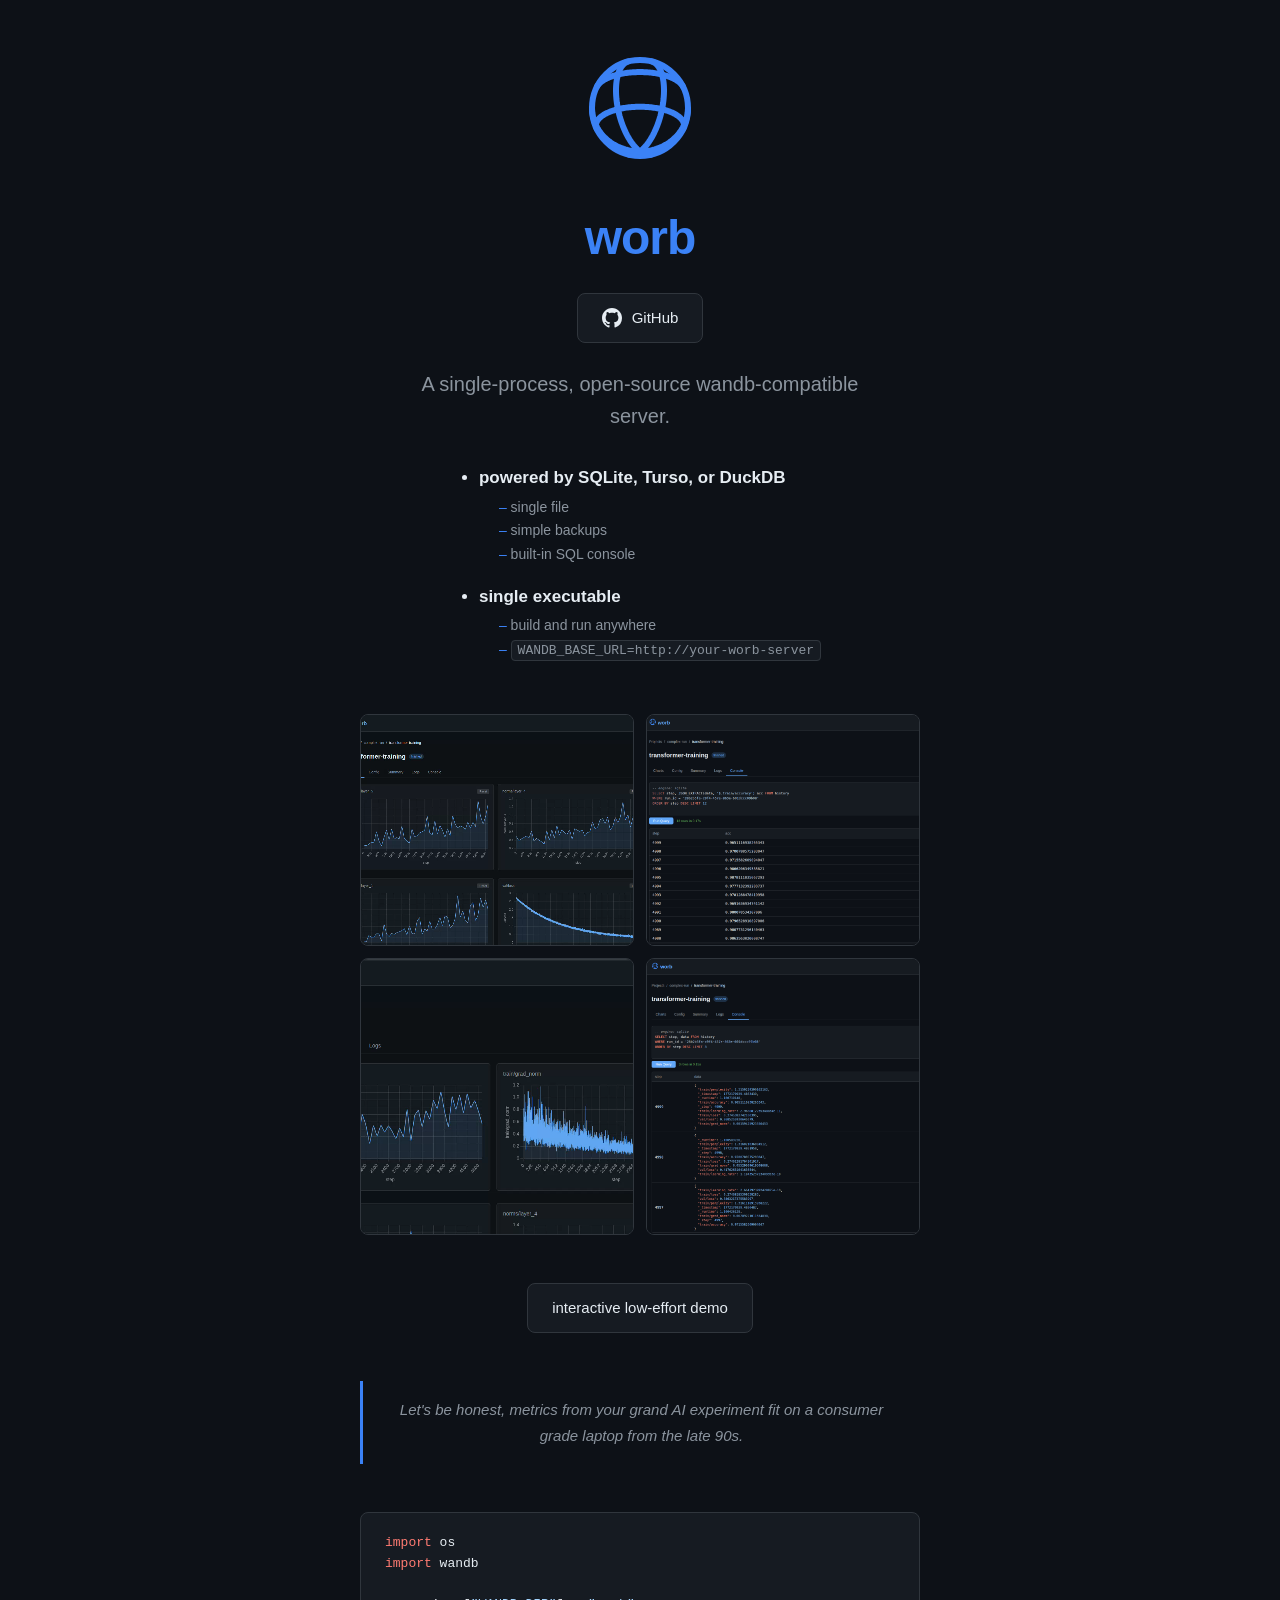
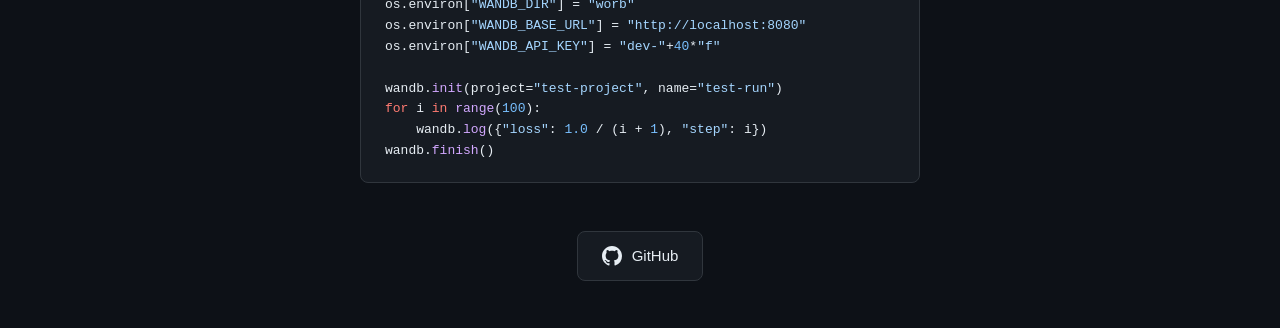
==== index.html @ 4acbc43e "banner" ====
<!DOCTYPE html>
<html lang="en">
<head>
    <meta charset="UTF-8">
    <meta name="viewport" content="width=device-width, initial-scale=1.0">
    <title>worb</title>
    <meta name="description" content="worb">
    <meta property="og:title" content="worb">
    <meta property="og:description" content="worb">
    <meta property="og:image" content="https://worb.cloud/img/banner.png">
    <meta property="og:url" content="https://worb.cloud">
    <meta property="og:type" content="website">
    <meta name="twitter:card" content="summary_large_image">
    <meta name="twitter:title" content="worb">
    <meta name="twitter:description" content="worb">
    <meta name="twitter:image" content="https://worb.cloud/img/banner.png">
    <link rel="icon" type="image/svg+xml" href="worb.svg">
    <style>
        :root {
            --bg: #0d1117;
            --surface: #161b22;
            --border: #30363d;
            --text: #e6edf3;
            --text-secondary: #8b949e;
            --accent: #3B82F6;
        }

        * { margin: 0; padding: 0; box-sizing: border-box; }

        body {
            font-family: -apple-system, BlinkMacSystemFont, 'Segoe UI', Helvetica, Arial, sans-serif;
            background: var(--bg);
            color: var(--text);
            line-height: 1.6;
            min-height: 100vh;
            display: flex;
            flex-direction: column;
            align-items: center;
            justify-content: center;
            padding: 48px 24px;
        }

        .logo {
            width: 120px;
            height: 120px;
            margin-bottom: 32px;
        }

        h1 {
            font-size: 48px;
            font-weight: 700;
            letter-spacing: -1px;
            margin-bottom: 16px;
        }

        h1 span { color: var(--accent); }

        .tagline {
            font-size: 20px;
            color: var(--text-secondary);
            max-width: 480px;
            text-align: center;
            margin-bottom: 32px;
        }

        .features {
            max-width: 480px;
            margin-bottom: 48px;
            text-align: left;
        }

        .features > li {
            font-size: 17px;
            color: var(--text);
            font-weight: 600;
            margin-bottom: 4px;
            list-style: disc;
            margin-left: 20px;
        }

        .features > li:not(:first-child) {
            margin-top: 16px;
        }

        .features ul {
            margin: 4px 0 0 20px;
            list-style: none;
        }

        .features ul li {
            font-size: 14px;
            color: var(--text-secondary);
            font-weight: 400;
            line-height: 1.7;
        }

        .features ul li::before {
            content: "– ";
            color: var(--accent);
        }

        .features code {
            font-family: 'SF Mono', 'Fira Code', 'Cascadia Code', monospace;
            font-size: 13px;
            background: var(--surface);
            border: 1px solid var(--border);
            border-radius: 4px;
            padding: 2px 6px;
        }

        blockquote {
            max-width: 560px;
            text-align: center;
            font-style: italic;
            color: var(--text-secondary);
            border-left: 3px solid var(--accent);
            padding: 16px 24px;
            margin-bottom: 48px;
            font-size: 15px;
            line-height: 1.7;
        }

        .code-block {
            background: var(--surface);
            border: 1px solid var(--border);
            border-radius: 8px;
            padding: 20px 24px;
            margin-bottom: 48px;
            max-width: 560px;
            width: 100%;
            overflow-x: auto;
        }

        .code-block pre {
            font-family: 'SF Mono', 'Fira Code', 'Cascadia Code', monospace;
            font-size: 13px;
            line-height: 1.6;
            color: var(--text);
            white-space: pre;
            margin: 0;
        }

        .code-block .kw { color: #ff7b72; }
        .code-block .fn { color: #d2a8ff; }
        .code-block .str { color: #a5d6ff; }
        .code-block .num { color: #79c0ff; }
        .code-block .cm { color: var(--text-secondary); }

        .github-link {
            display: inline-flex;
            align-items: center;
            gap: 10px;
            background: var(--surface);
            border: 1px solid var(--border);
            border-radius: 8px;
            padding: 12px 24px;
            color: var(--text);
            text-decoration: none;
            font-size: 15px;
            font-weight: 500;
            transition: border-color 0.15s;
        }

        .github-link:hover {
            border-color: var(--accent);
            text-decoration: none;
        }

        .github-link svg {
            width: 20px;
            height: 20px;
            fill: var(--text);
        }

        .gallery {
            display: grid;
            grid-template-columns: 1fr 1fr;
            gap: 12px;
            max-width: 560px;
            width: 100%;
            margin-bottom: 48px;
        }

        .gallery a {
            display: block;
            border: 1px solid var(--border);
            border-radius: 8px;
            overflow: hidden;
            transition: border-color 0.15s;
        }

        .gallery a:hover {
            border-color: var(--accent);
        }

        .gallery img, .gallery video {
            width: 100%;
            height: 100%;
            object-fit: cover;
            display: block;
        }

        .lightbox {
            display: none;
            position: fixed;
            inset: 0;
            background: rgba(0,0,0,0.85);
            z-index: 100;
            align-items: center;
            justify-content: center;
            cursor: pointer;
        }

        .lightbox.active {
            display: flex;
        }

        .lightbox img, .lightbox video {
            max-width: 90vw;
            max-height: 90vh;
            border-radius: 8px;
        }
    </style>
</head>
<body>
    <svg class="logo" xmlns="http://www.w3.org/2000/svg" viewBox="0 0 100 100">
        <circle cx="50" cy="50" r="40" fill="none" stroke="#3B82F6" stroke-width="5.0"/>
        <path d="M14.20 32.16 L14.47 31.69 L14.77 31.22 L15.11 30.75 L15.49 30.29 L15.89 29.84 L16.33 29.39 L16.81 28.94 L17.32 28.51 L17.85 28.08 L18.43 27.65 L19.03 27.24 L19.66 26.83 L20.32 26.43 L21.02 26.04 L21.74 25.66 L22.48 25.29 L23.26 24.93 L24.06 24.58 L24.89 24.24 L25.74 23.92 L26.62 23.60 L27.52 23.29 L28.44 23.00 L29.38 22.72 L30.34 22.46 L31.33 22.20 L32.33 21.96 L33.35 21.73 L34.38 21.52 L35.43 21.32 L36.50 21.13 L37.57 20.96 L38.66 20.80 L39.77 20.66 L40.88 20.53 L42.00 20.42 L43.13 20.32 L44.26 20.23 L45.40 20.16 L46.55 20.11 L47.70 20.07 L48.85 20.05 L50.00 20.04 L51.15 20.05 L52.30 20.07 L53.45 20.11 L54.60 20.16 L55.74 20.23 L56.87 20.32 L58.00 20.42 L59.12 20.53 L60.23 20.66 L61.34 20.80 L62.43 20.96 L63.50 21.13 L64.57 21.32 L65.62 21.52 L66.65 21.73 L67.67 21.96 L68.67 22.20 L69.66 22.46 L70.62 22.72 L71.56 23.00 L72.48 23.29 L73.38 23.60 L74.26 23.92 L75.11 24.24 L75.94 24.58 L76.74 24.93 L77.52 25.29 L78.26 25.66 L78.98 26.04 L79.68 26.43 L80.34 26.83 L80.97 27.24 L81.57 27.65 L82.15 28.08 L82.68 28.51 L83.19 28.94 L83.67 29.39 L84.11 29.84 L84.51 30.29 L84.89 30.75 L85.23 31.22 L85.53 31.69 L85.80 32.16" fill="none" stroke="#3B82F6" stroke-width="5.0" stroke-linecap="round"/>
        <path d="M13.97 67.36 L13.77 66.88 L13.61 66.40 L13.48 65.91 L13.39 65.43 L13.34 64.94 L13.32 64.46 L13.34 63.97 L13.39 63.48 L13.48 63.00 L13.61 62.51 L13.77 62.03 L13.97 61.55 L14.20 61.07 L14.47 60.60 L14.77 60.13 L15.11 59.66 L15.49 59.20 L15.89 58.75 L16.33 58.30 L16.81 57.85 L17.32 57.42 L17.85 56.99 L18.43 56.56 L19.03 56.15 L19.66 55.74 L20.32 55.34 L21.02 54.95 L21.74 54.57 L22.48 54.20 L23.26 53.84 L24.06 53.49 L24.89 53.15 L25.74 52.83 L26.62 52.51 L27.52 52.21 L28.44 51.91 L29.38 51.63 L30.34 51.37 L31.33 51.11 L32.33 50.87 L33.35 50.64 L34.38 50.43 L35.43 50.23 L36.50 50.04 L37.57 49.87 L38.66 49.71 L39.77 49.57 L40.88 49.44 L42.00 49.33 L43.13 49.23 L44.26 49.14 L45.40 49.08 L46.55 49.02 L47.70 48.98 L48.85 48.96 L50.00 48.95 L51.15 48.96 L52.30 48.98 L53.45 49.02 L54.60 49.08 L55.74 49.14 L56.87 49.23 L58.00 49.33 L59.12 49.44 L60.23 49.57 L61.34 49.71 L62.43 49.87 L63.50 50.04 L64.57 50.23 L65.62 50.43 L66.65 50.64 L67.67 50.87 L68.67 51.11 L69.66 51.37 L70.62 51.63 L71.56 51.91 L72.48 52.21 L73.38 52.51 L74.26 52.83 L75.11 53.15 L75.94 53.49 L76.74 53.84 L77.52 54.20 L78.26 54.57 L78.98 54.95 L79.68 55.34 L80.34 55.74 L80.97 56.15 L81.57 56.56 L82.15 56.99 L82.68 57.42 L83.19 57.85 L83.67 58.30 L84.11 58.75 L84.51 59.20 L84.89 59.66 L85.23 60.13 L85.53 60.60 L85.80 61.07 L86.03 61.55 L86.23 62.03 L86.39 62.51 L86.52 63.00 L86.61 63.48 L86.66 63.97 L86.68 64.46 L86.66 64.94 L86.61 65.43 L86.52 65.91 L86.39 66.40 L86.23 66.88 L86.03 67.36" fill="none" stroke="#3B82F6" stroke-width="5.0" stroke-linecap="round"/>
        <path d="M59.64 11.18 L60.18 11.34 L60.72 11.55 L61.24 11.79 L61.76 12.07 L62.26 12.38 L62.75 12.74 L63.23 13.13 L63.69 13.55 L64.14 14.01 L64.58 14.51 L65.00 15.04 L65.41 15.61 L65.80 16.21 L66.18 16.85 L66.54 17.51 L66.89 18.21 L67.21 18.94 L67.53 19.71 L67.82 20.50 L68.10 21.32 L68.36 22.17 L68.60 23.04 L68.82 23.95 L69.02 24.87 L69.21 25.83 L69.37 26.80 L69.52 27.80 L69.65 28.83 L69.75 29.87 L69.84 30.93 L69.91 32.01 L69.96 33.11 L69.99 34.23 L70.00 35.36 L69.99 36.51 L69.96 37.67 L69.91 38.84 L69.84 40.02 L69.75 41.21 L69.65 42.41 L69.52 43.62 L69.37 44.84 L69.21 46.06 L69.02 47.28 L68.82 48.51 L68.60 49.73 L68.36 50.96 L68.10 52.19 L67.82 53.41 L67.53 54.64 L67.21 55.85 L66.89 57.06 L66.54 58.27 L66.18 59.46 L65.80 60.65 L65.41 61.83 L65.00 62.99 L64.58 64.14 L64.14 65.28 L63.69 66.41 L63.23 67.51 L62.75 68.60 L62.26 69.67 L61.76 70.72 L61.24 71.75 L60.72 72.76 L60.18 73.75 L59.64 74.72 L59.08 75.65 L58.52 76.57 L57.94 77.46 L57.36 78.32 L56.77 79.15 L56.18 79.95 L55.58 80.73 L54.97 81.47 L54.36 82.19 L53.75 82.87 L53.13 83.52 L52.51 84.13 L51.88 84.71 L51.26 85.26 L50.63 85.77 L50.00 86.25 L49.37 86.69 L48.74 87.10 L48.12 87.47 L47.49 87.80 L46.87 88.10 L46.25 88.35 L45.64 88.57 L45.03 88.75 L44.42 88.90 L43.82 89.00 L43.23 89.07 L42.64 89.10 L42.06 89.08 L41.48 89.04 L40.92 88.95" fill="none" stroke="#3B82F6" stroke-width="5.0" stroke-linecap="round"/>
        <path d="M89.98 51.14 L89.92 52.28 L89.82 53.41 L89.68 54.54 L89.51 55.67 L89.29 56.79 L89.04 57.91 L88.74 59.02 L88.41 60.11 L88.04 61.20 L87.64 62.28 L87.19 63.35 L86.71 64.40 L86.19 65.44 L85.64 66.46 L85.05 67.46 L84.43 68.45 L83.77 69.42 L83.08 70.38 L82.36 71.31 L81.61 72.22 L80.82 73.11 L80.00 73.97 L79.16 74.82 L78.28 75.63 L77.38 76.43 L76.45 77.19 L75.50 77.93 L74.52 78.64 L73.51 79.33 L72.48 79.98 L71.43 80.61 L70.36 81.20 L69.27 81.77 L68.16 82.30 L67.03 82.80 L65.89 83.27 L64.72 83.71 L63.55 84.11 L62.36 84.48 L61.16 84.81 L59.95 85.11 L58.73 85.38 L57.50 85.61 L56.26 85.81 L55.01 85.97 L53.76 86.09 L52.51 86.18 L51.26 86.23 L50.00 86.25 L48.74 86.23 L47.49 86.18 L46.24 86.09 L44.99 85.97 L43.74 85.81 L42.50 85.61 L41.27 85.38 L40.05 85.11 L38.84 84.81 L37.64 84.48 L36.45 84.11 L35.28 83.71 L34.11 83.27 L32.97 82.80 L31.84 82.30 L30.73 81.77 L29.64 81.20 L28.57 80.61 L27.52 79.98 L26.49 79.33 L25.48 78.64 L24.50 77.93 L23.55 77.19 L22.62 76.43 L21.72 75.63 L20.84 74.82 L20.00 73.97 L19.18 73.11 L18.39 72.22 L17.64 71.31 L16.92 70.38 L16.23 69.42 L15.57 68.45 L14.95 67.46 L14.36 66.46 L13.81 65.44 L13.29 64.40 L12.81 63.35 L12.36 62.28 L11.96 61.20 L11.59 60.11 L11.26 59.02 L10.96 57.91 L10.71 56.79 L10.49 55.67 L10.32 54.54 L10.18 53.41 L10.08 52.28 L10.02 51.14 L10.00 50.00" fill="none" stroke="#3B82F6" stroke-width="5.0" stroke-linecap="round"/>
        <path d="M59.08 88.95 L58.52 89.04 L57.94 89.08 L57.36 89.10 L56.77 89.07 L56.18 89.00 L55.58 88.90 L54.97 88.75 L54.36 88.57 L53.75 88.35 L53.13 88.10 L52.51 87.80 L51.88 87.47 L51.26 87.10 L50.63 86.69 L50.00 86.25 L49.37 85.77 L48.74 85.26 L48.12 84.71 L47.49 84.13 L46.87 83.52 L46.25 82.87 L45.64 82.19 L45.03 81.47 L44.42 80.73 L43.82 79.95 L43.23 79.15 L42.64 78.32 L42.06 77.46 L41.48 76.57 L40.92 75.65 L40.36 74.72 L39.82 73.75 L39.28 72.76 L38.76 71.75 L38.24 70.72 L37.74 69.67 L37.25 68.60 L36.77 67.51 L36.31 66.41 L35.86 65.28 L35.42 64.14 L35.00 62.99 L34.59 61.83 L34.20 60.65 L33.82 59.46 L33.46 58.27 L33.11 57.06 L32.79 55.85 L32.47 54.64 L32.18 53.41 L31.90 52.19 L31.64 50.96 L31.40 49.73 L31.18 48.51 L30.98 47.28 L30.79 46.06 L30.63 44.84 L30.48 43.62 L30.35 42.41 L30.25 41.21 L30.16 40.02 L30.09 38.84 L30.04 37.67 L30.01 36.51 L30.00 35.36 L30.01 34.23 L30.04 33.11 L30.09 32.01 L30.16 30.93 L30.25 29.87 L30.35 28.83 L30.48 27.80 L30.63 26.80 L30.79 25.83 L30.98 24.87 L31.18 23.95 L31.40 23.04 L31.64 22.17 L31.90 21.32 L32.18 20.50 L32.47 19.71 L32.79 18.94 L33.11 18.21 L33.46 17.51 L33.82 16.85 L34.20 16.21 L34.59 15.61 L35.00 15.04 L35.42 14.51 L35.86 14.01 L36.31 13.55 L36.77 13.13 L37.25 12.74 L37.74 12.38 L38.24 12.07 L38.76 11.79 L39.28 11.55 L39.82 11.34 L40.36 11.18" fill="none" stroke="#3B82F6" stroke-width="5.0" stroke-linecap="round"/>
    </svg>
    <h1><span>worb</span></h1>
    <a class="github-link" href="https://github.com/psarna/worb">
        <svg viewBox="0 0 16 16"><path d="M8 0C3.58 0 0 3.58 0 8c0 3.54 2.29 6.53 5.47 7.59.4.07.55-.17.55-.38 0-.19-.01-.82-.01-1.49-2.01.37-2.53-.49-2.69-.94-.09-.23-.48-.94-.82-1.13-.28-.15-.68-.52-.01-.53.63-.01 1.08.58 1.23.82.72 1.21 1.87.87 2.33.66.07-.52.28-.87.51-1.07-1.78-.2-3.64-.89-3.64-3.95 0-.87.31-1.59.82-2.15-.08-.2-.36-1.02.08-2.12 0 0 .67-.21 2.2.82.64-.18 1.32-.27 2-.27.68 0 1.36.09 2 .27 1.53-1.04 2.2-.82 2.2-.82.44 1.1.16 1.92.08 2.12.51.56.82 1.27.82 2.15 0 3.07-1.87 3.75-3.65 3.95.29.25.54.73.54 1.48 0 1.07-.01 1.93-.01 2.2 0 .21.15.46.55.38A8.013 8.013 0 0016 8c0-4.42-3.58-8-8-8z"/></svg>
        GitHub
    </a>
    <br>

    <p class="tagline">A single-process, open-source wandb-compatible server.</p>

    <ul class="features">
        <li>powered by SQLite, Turso, or DuckDB
            <ul>
                <li>single file</li>
                <li>simple backups</li>
                <li>built-in SQL console</li>
            </ul>
        </li>
        <li>single executable
            <ul>
                <li>build and run anywhere</li>
                <li><code>WANDB_BASE_URL=http://your-worb-server</code></li>
            </ul>
        </li>
    </ul>

    <div class="gallery">
        <a href="#" onclick="openLightbox('img/p2.webm','video'); return false;"><video src="img/p2.webm" muted loop autoplay playsinline></video></a>
        <a href="#" onclick="openLightbox('img/p5.png','img'); return false;"><img src="img/p5.png" alt="Preview"></a>
        <a href="#" onclick="openLightbox('img/p1.webm','video'); return false;"><video src="img/p1.webm" muted loop autoplay playsinline></video></a>
        <a href="#" onclick="openLightbox('img/p6.png','img'); return false;"><img src="img/p6.png" alt="Preview"></a>
    </div>

    <div class="lightbox" id="lightbox" onclick="closeLightbox()"></div>

    <a class="github-link" href="img/demo.html" style="margin-bottom: 48px;">
        interactive low-effort demo
    </a>

    <blockquote>
        Let's be honest, metrics from your grand AI experiment fit on a consumer grade laptop from the late 90s.
    </blockquote>

    <div class="code-block"><pre><span class="kw">import</span> os
<span class="kw">import</span> wandb

os.environ[<span class="str">"WANDB_DIR"</span>] = <span class="str">"worb"</span>
os.environ[<span class="str">"WANDB_BASE_URL"</span>] = <span class="str">"http://localhost:8080"</span>
os.environ[<span class="str">"WANDB_API_KEY"</span>] = <span class="str">"dev-"</span>+<span class="num">40</span>*<span class="str">"f"</span>

wandb.<span class="fn">init</span>(project=<span class="str">"test-project"</span>, name=<span class="str">"test-run"</span>)
<span class="kw">for</span> i <span class="kw">in</span> <span class="fn">range</span>(<span class="num">100</span>):
    wandb.<span class="fn">log</span>({<span class="str">"loss"</span>: <span class="num">1.0</span> / (i + <span class="num">1</span>), <span class="str">"step"</span>: i})
wandb.<span class="fn">finish</span>()</pre></div>

    <a class="github-link" href="https://github.com/psarna/worb">
        <svg viewBox="0 0 16 16"><path d="M8 0C3.58 0 0 3.58 0 8c0 3.54 2.29 6.53 5.47 7.59.4.07.55-.17.55-.38 0-.19-.01-.82-.01-1.49-2.01.37-2.53-.49-2.69-.94-.09-.23-.48-.94-.82-1.13-.28-.15-.68-.52-.01-.53.63-.01 1.08.58 1.23.82.72 1.21 1.87.87 2.33.66.07-.52.28-.87.51-1.07-1.78-.2-3.64-.89-3.64-3.95 0-.87.31-1.59.82-2.15-.08-.2-.36-1.02.08-2.12 0 0 .67-.21 2.2.82.64-.18 1.32-.27 2-.27.68 0 1.36.09 2 .27 1.53-1.04 2.2-.82 2.2-.82.44 1.1.16 1.92.08 2.12.51.56.82 1.27.82 2.15 0 3.07-1.87 3.75-3.65 3.95.29.25.54.73.54 1.48 0 1.07-.01 1.93-.01 2.2 0 .21.15.46.55.38A8.013 8.013 0 0016 8c0-4.42-3.58-8-8-8z"/></svg>
        GitHub
    </a>
    <script>
    function openLightbox(src, type) {
        var lb = document.getElementById('lightbox');
        if (type === 'video') {
            lb.innerHTML = '<video src="' + src + '" controls autoplay loop style="max-width:90vw;max-height:90vh;border-radius:8px"></video>';
        } else {
            lb.innerHTML = '<img src="' + src + '" style="max-width:90vw;max-height:90vh;border-radius:8px">';
        }
        lb.classList.add('active');
    }
    function closeLightbox() {
        var lb = document.getElementById('lightbox');
        lb.classList.remove('active');
        lb.innerHTML = '';
    }
    document.addEventListener('keydown', function(e) { if (e.key === 'Escape') closeLightbox(); });
    </script>
</body>
</html>
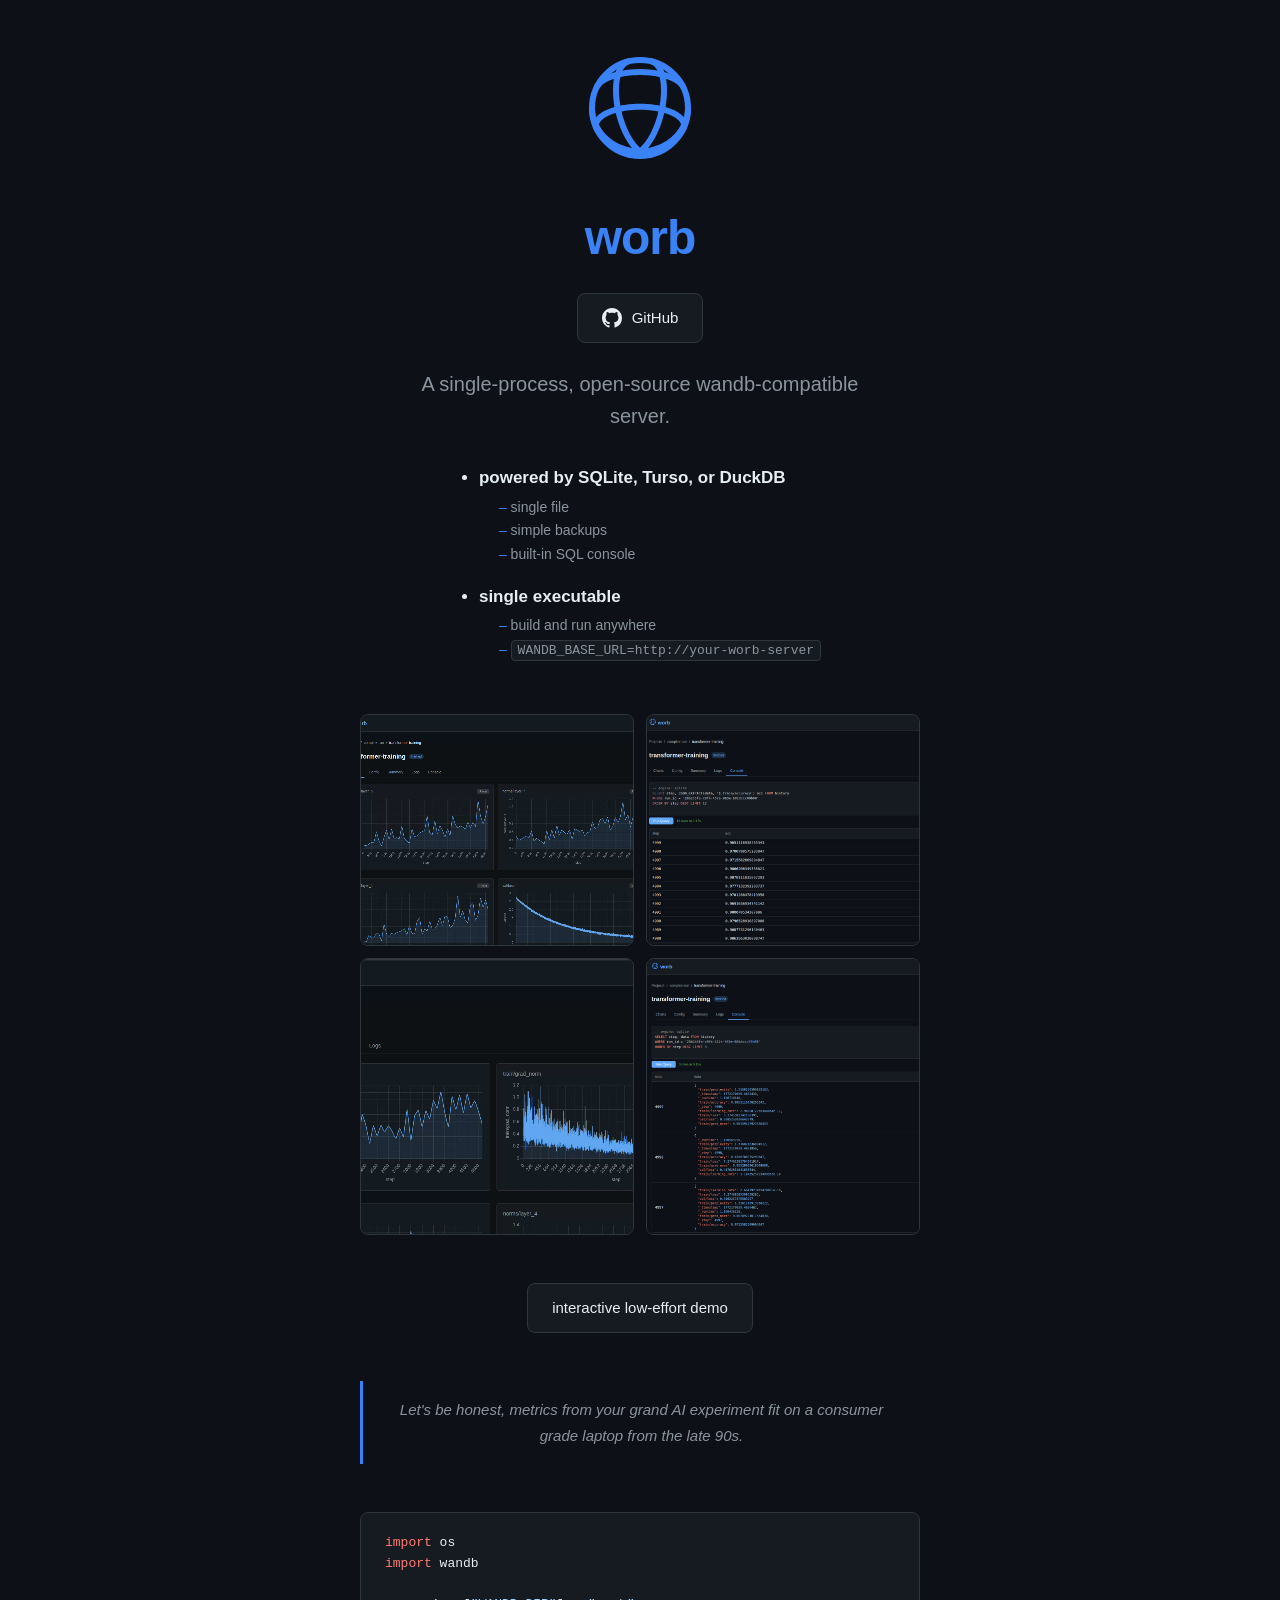
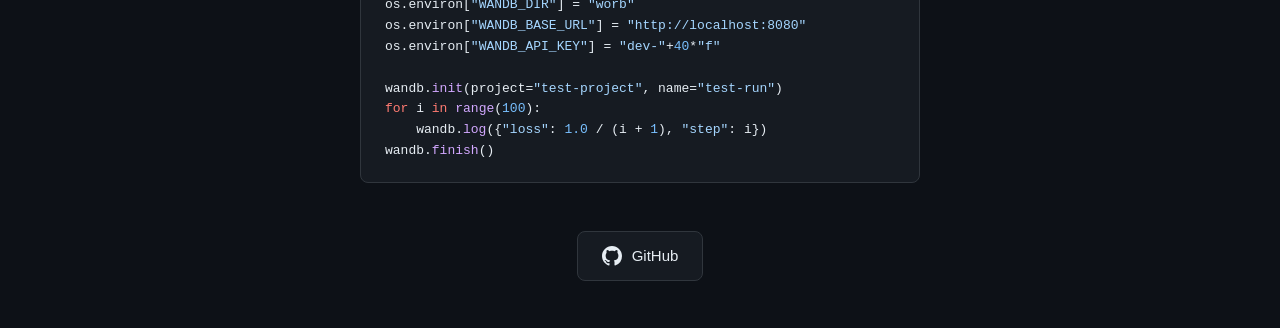
==== commit f67f5bd1: "moar tags" ====
--- a/index.html
+++ b/index.html
@@ -3,16 +3,17 @@
 <head>
     <meta charset="UTF-8">
     <meta name="viewport" content="width=device-width, initial-scale=1.0">
-    <title>worb</title>
-    <meta name="description" content="worb">
-    <meta property="og:title" content="worb">
-    <meta property="og:description" content="worb">
+    <title>worb: wandb-compatible server</title>
+    <meta name="description" content="worb is a single-process, wandb-compatible experiment tracking server">
+    <meta name="author" content="Piotr Sarna">
+    <meta property="og:title" content="worb: wandb-compatible server">
+    <meta property="og:description" content="worb is a single-process, wandb-compatible experiment tracking server">
     <meta property="og:image" content="https://worb.cloud/img/banner.png">
     <meta property="og:url" content="https://worb.cloud">
     <meta property="og:type" content="website">
     <meta name="twitter:card" content="summary_large_image">
-    <meta name="twitter:title" content="worb">
-    <meta name="twitter:description" content="worb">
+    <meta name="twitter:title" content="worb: wandb-compatible server">
+    <meta name="twitter:description" content="worb is a single-process, wandb-compatible experiment tracking server">
     <meta name="twitter:image" content="https://worb.cloud/img/banner.png">
     <link rel="icon" type="image/svg+xml" href="worb.svg">
     <style>
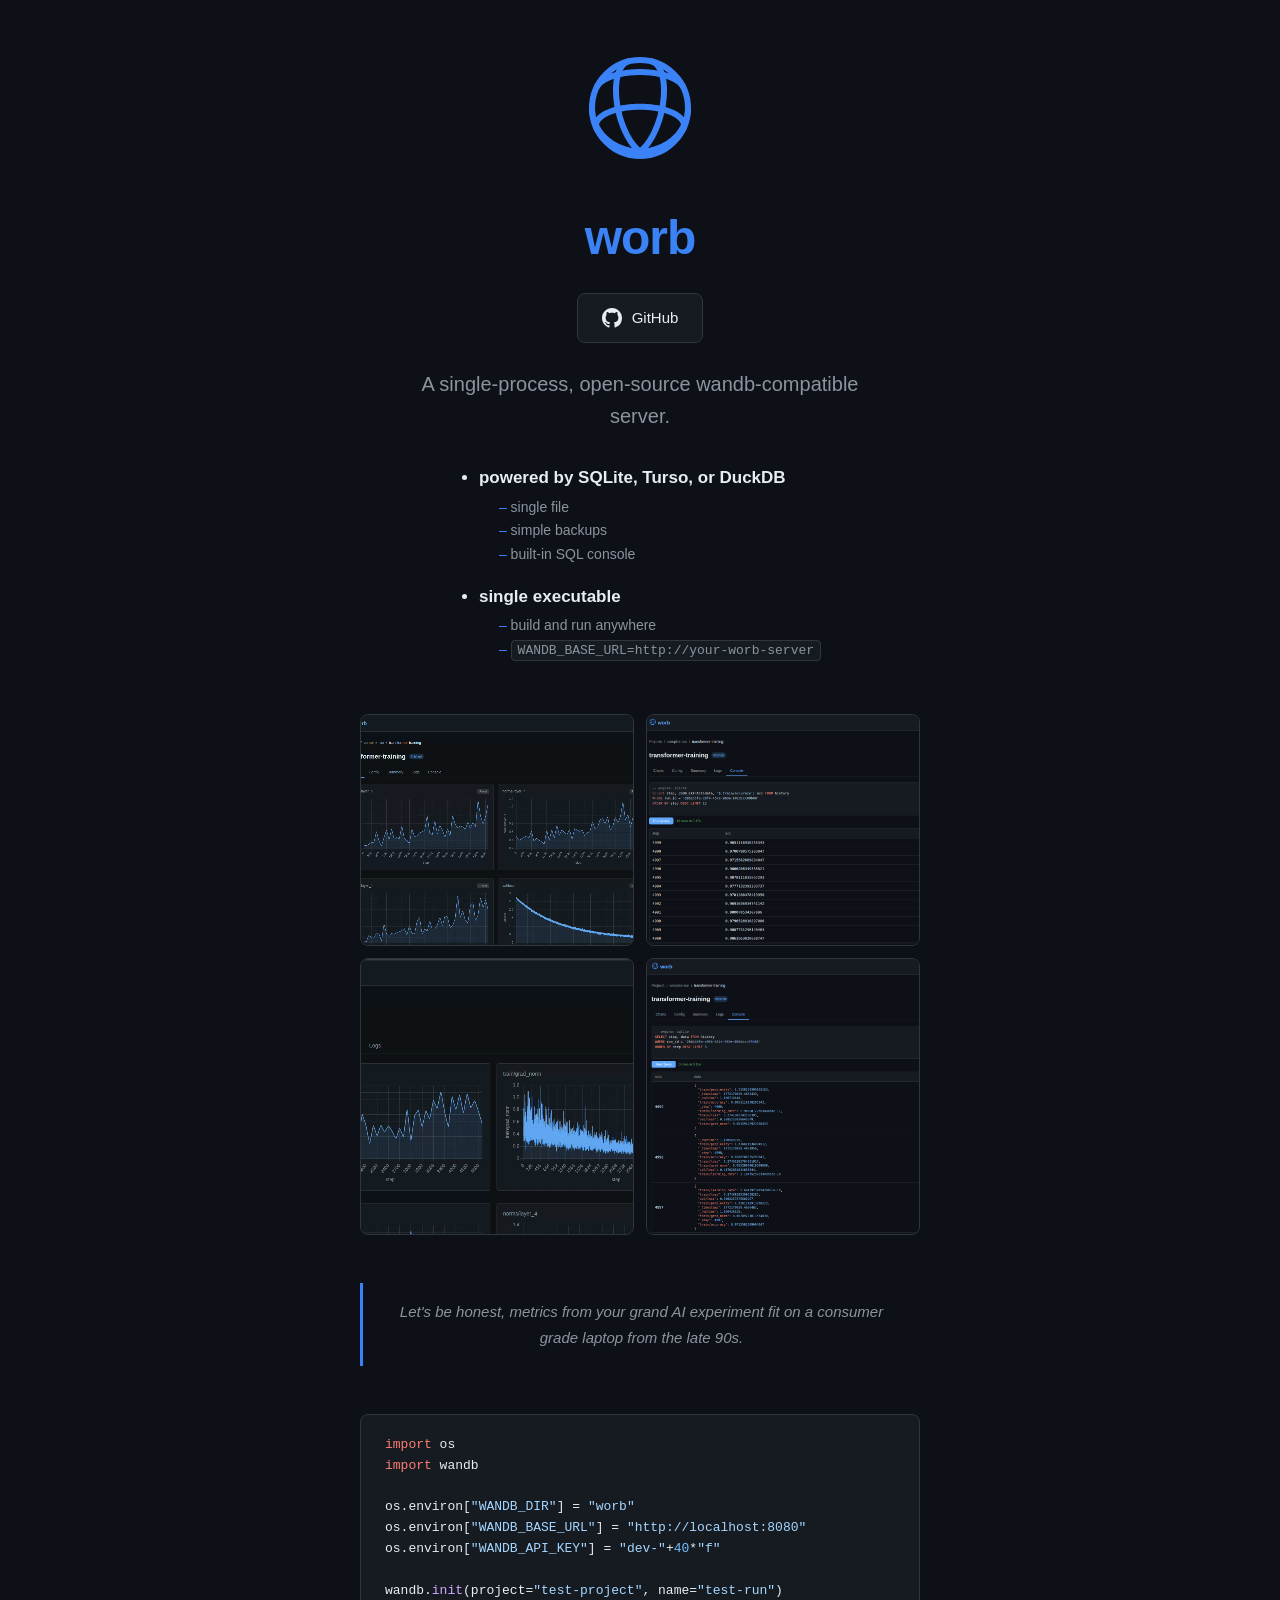
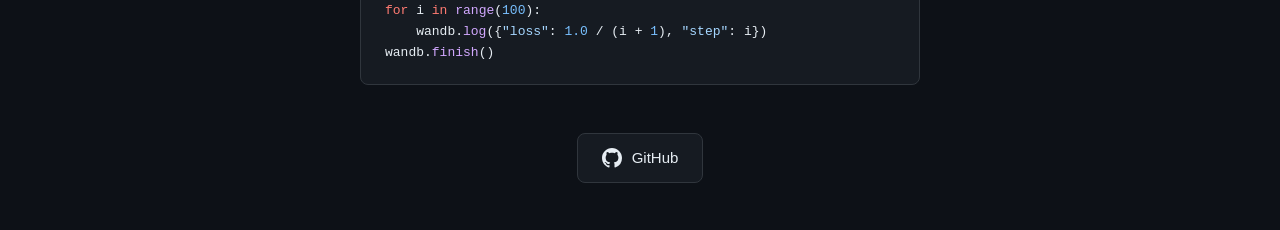
==== commit 6cab497c: "nodemo" ====
--- a/index.html
+++ b/index.html
@@ -266,10 +266,6 @@
 
     <div class="lightbox" id="lightbox" onclick="closeLightbox()"></div>
 
-    <a class="github-link" href="img/demo.html" style="margin-bottom: 48px;">
-        interactive low-effort demo
-    </a>
-
     <blockquote>
         Let's be honest, metrics from your grand AI experiment fit on a consumer grade laptop from the late 90s.
     </blockquote>
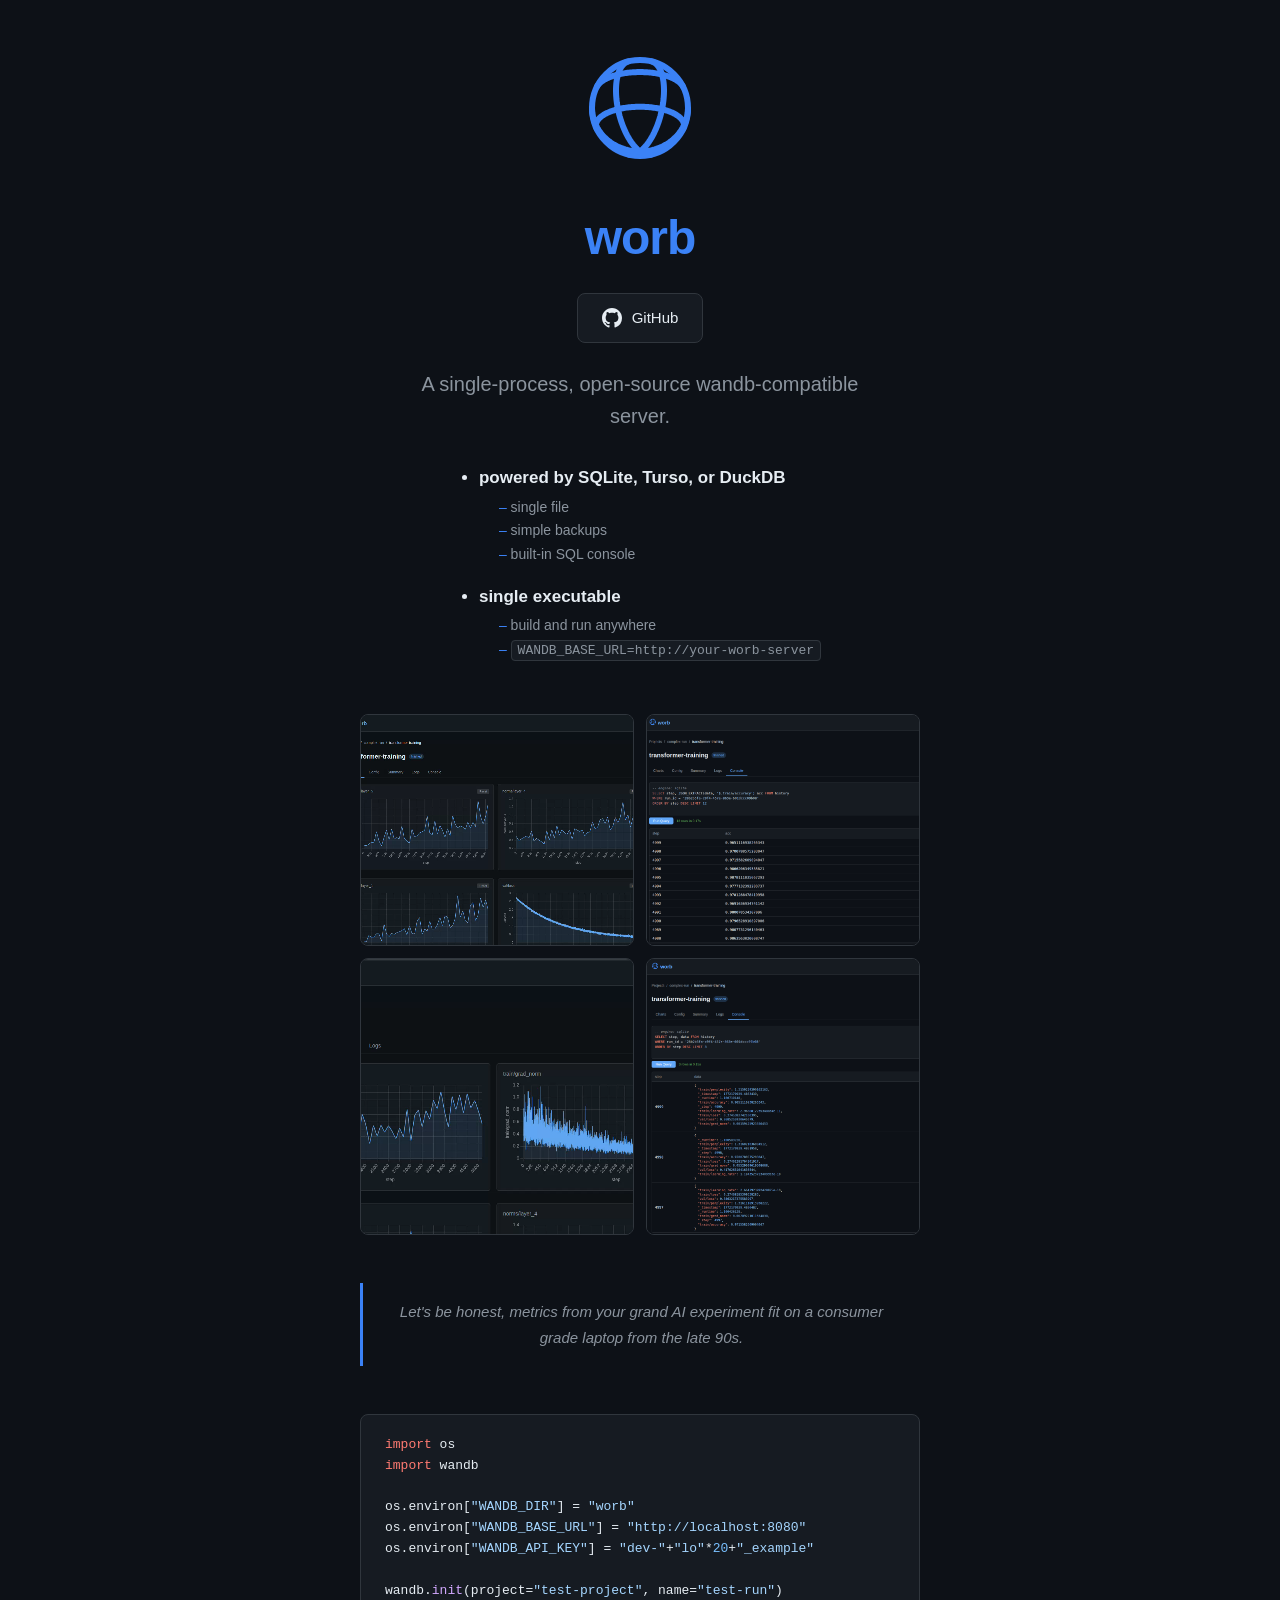
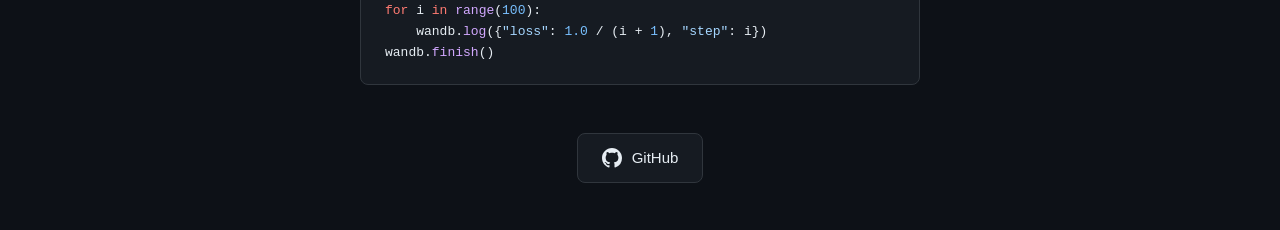
==== commit 676a59a3: "UI updates" ====
--- a/index.html
+++ b/index.html
@@ -275,7 +275,7 @@
 
 os.environ[<span class="str">"WANDB_DIR"</span>] = <span class="str">"worb"</span>
 os.environ[<span class="str">"WANDB_BASE_URL"</span>] = <span class="str">"http://localhost:8080"</span>
-os.environ[<span class="str">"WANDB_API_KEY"</span>] = <span class="str">"dev-"</span>+<span class="num">40</span>*<span class="str">"f"</span>
+os.environ[<span class="str">"WANDB_API_KEY"</span>] = <span class="str">"dev-"</span>+<span class="str">"lo"</span>*<span class="num">20</span>+<span class="str">"_example"</span>
 
 wandb.<span class="fn">init</span>(project=<span class="str">"test-project"</span>, name=<span class="str">"test-run"</span>)
 <span class="kw">for</span> i <span class="kw">in</span> <span class="fn">range</span>(<span class="num">100</span>):
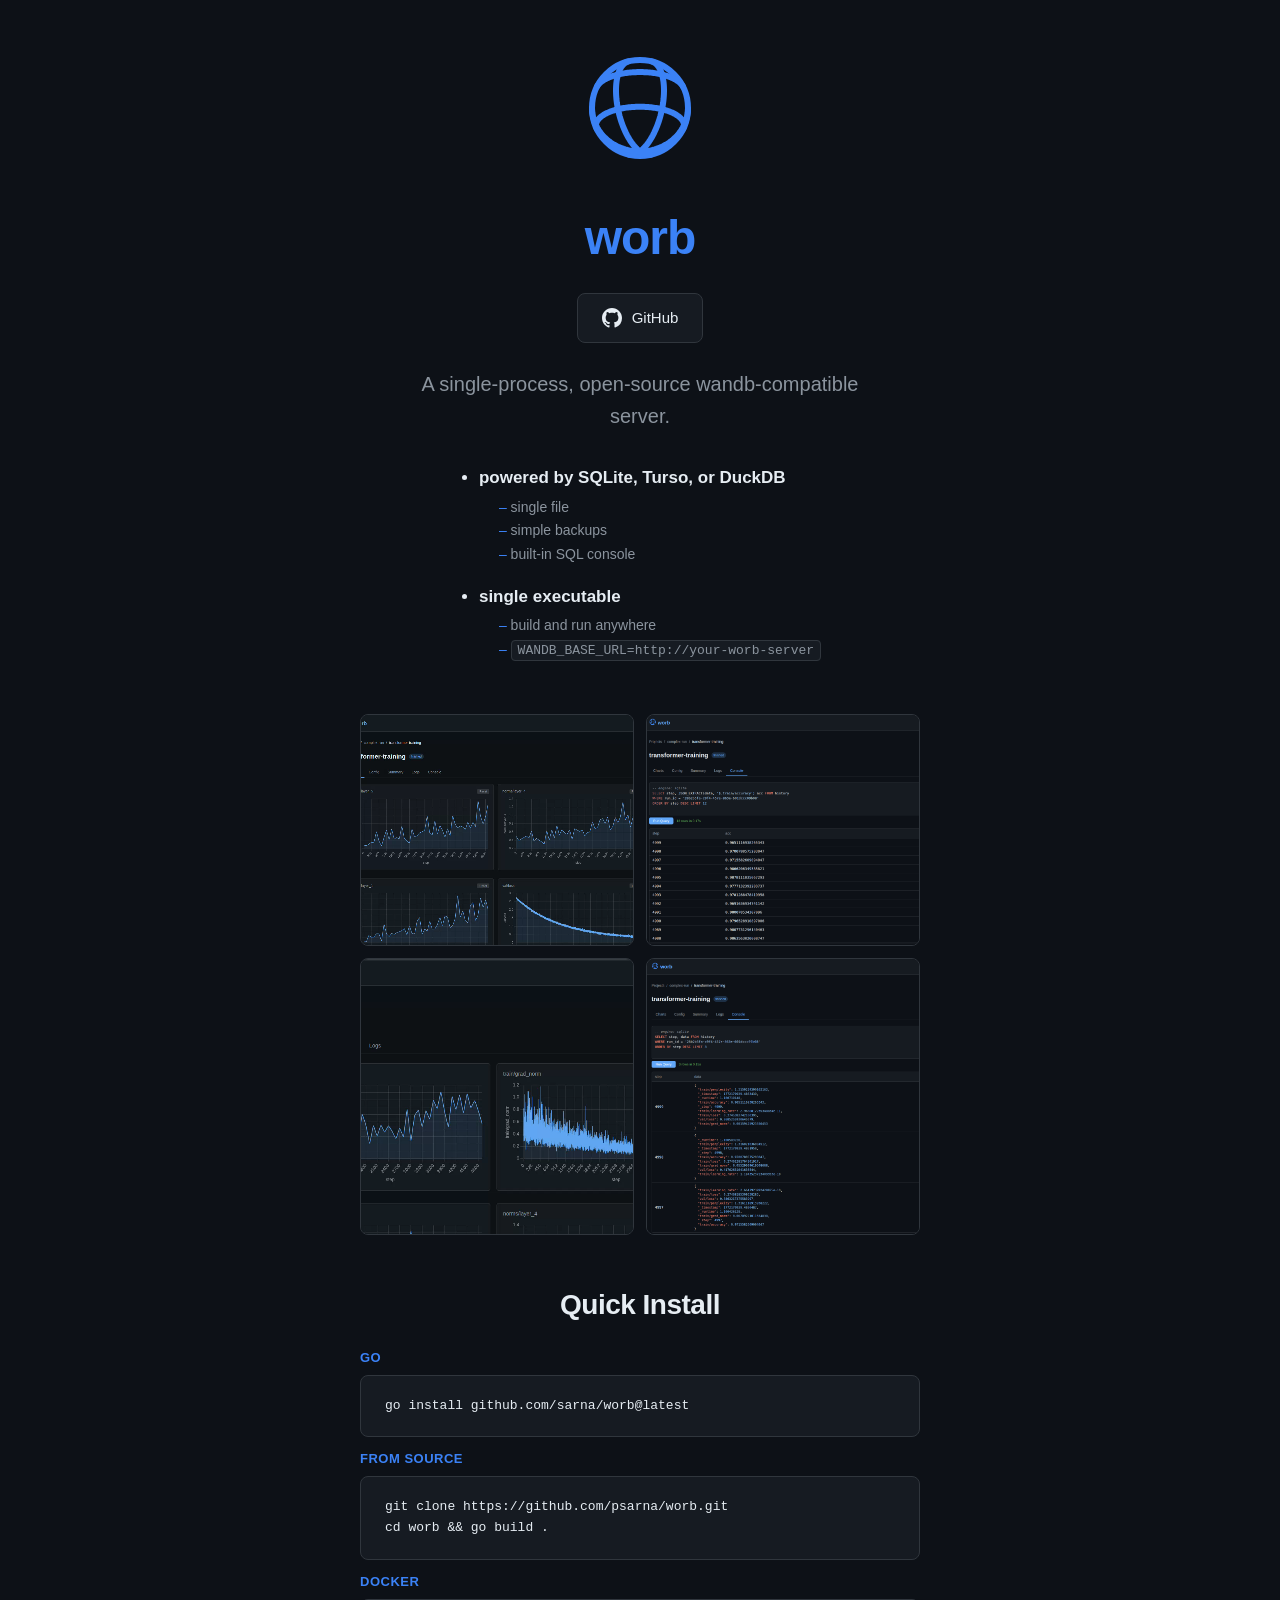
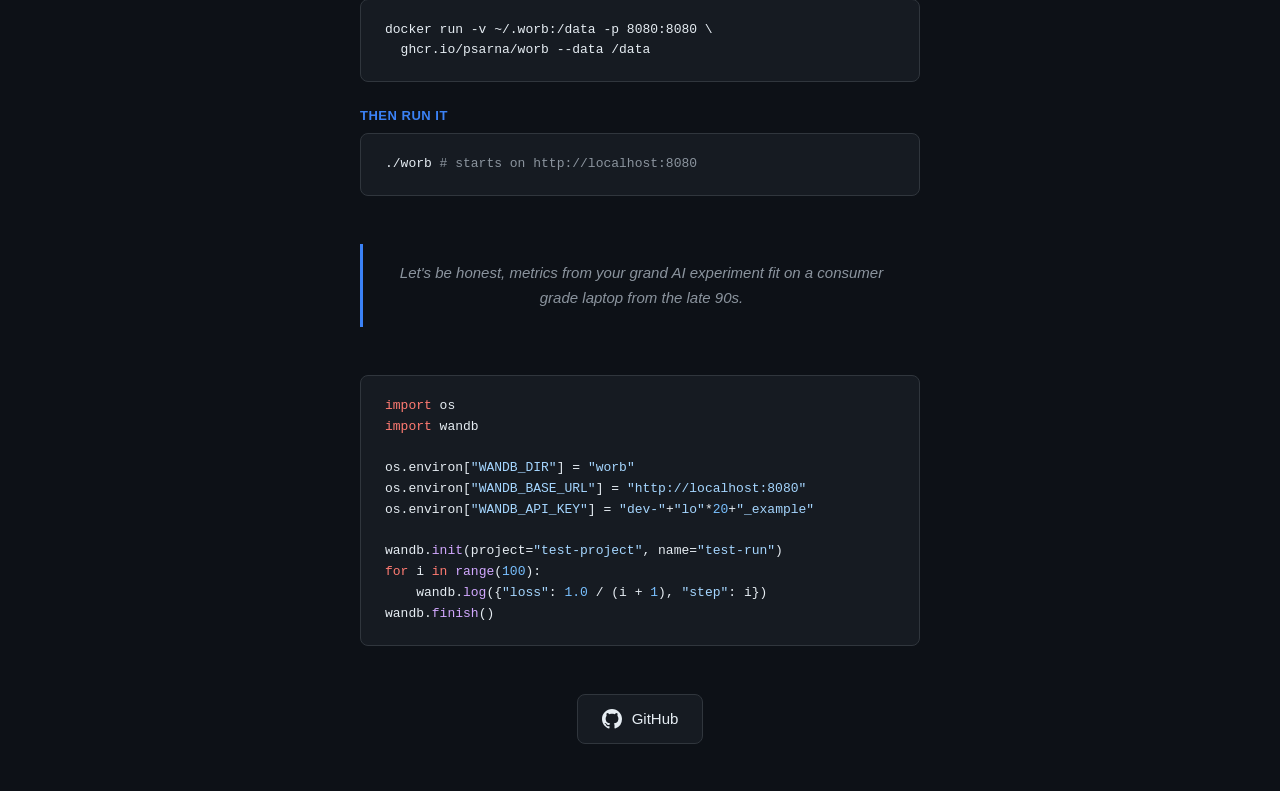
==== commit d8ec2c4f: "Add quick install section to worb.cloud landing page Shows go install, git clone + build, and docker" ====
--- a/index.html
+++ b/index.html
@@ -201,6 +201,29 @@
             display: block;
         }
 
+        .install-methods {
+            max-width: 560px;
+            width: 100%;
+            display: flex;
+            flex-direction: column;
+            gap: 12px;
+            margin-bottom: 24px;
+        }
+
+        .install-option .code-block,
+        .install-run .code-block {
+            margin-bottom: 0;
+        }
+
+        .install-label {
+            font-size: 13px;
+            font-weight: 600;
+            color: var(--accent);
+            text-transform: uppercase;
+            letter-spacing: 0.5px;
+            margin-bottom: 6px;
+        }
+
         .lightbox {
             display: none;
             position: fixed;
@@ -266,6 +289,30 @@
 
     <div class="lightbox" id="lightbox" onclick="closeLightbox()"></div>
 
+    <h2 style="font-size:28px; font-weight:700; margin-bottom:20px; letter-spacing:-0.5px;">Quick Install</h2>
+
+    <div class="install-methods">
+        <div class="install-option">
+            <div class="install-label">Go</div>
+            <div class="code-block" style="margin-bottom:0"><pre>go install github.com/sarna/worb@latest</pre></div>
+        </div>
+        <div class="install-option">
+            <div class="install-label">From source</div>
+            <div class="code-block" style="margin-bottom:0"><pre>git clone https://github.com/psarna/worb.git
+cd worb && go build .</pre></div>
+        </div>
+        <div class="install-option">
+            <div class="install-label">Docker</div>
+            <div class="code-block" style="margin-bottom:0"><pre>docker run -v ~/.worb:/data -p 8080:8080 \
+  ghcr.io/psarna/worb --data /data</pre></div>
+        </div>
+    </div>
+
+    <div class="install-run" style="max-width:560px; width:100%; margin-bottom:48px;">
+        <div class="install-label">Then run it</div>
+        <div class="code-block" style="margin-bottom:0"><pre>./worb <span class="cm"># starts on http://localhost:8080</span></pre></div>
+    </div>
+
     <blockquote>
         Let's be honest, metrics from your grand AI experiment fit on a consumer grade laptop from the late 90s.
     </blockquote>
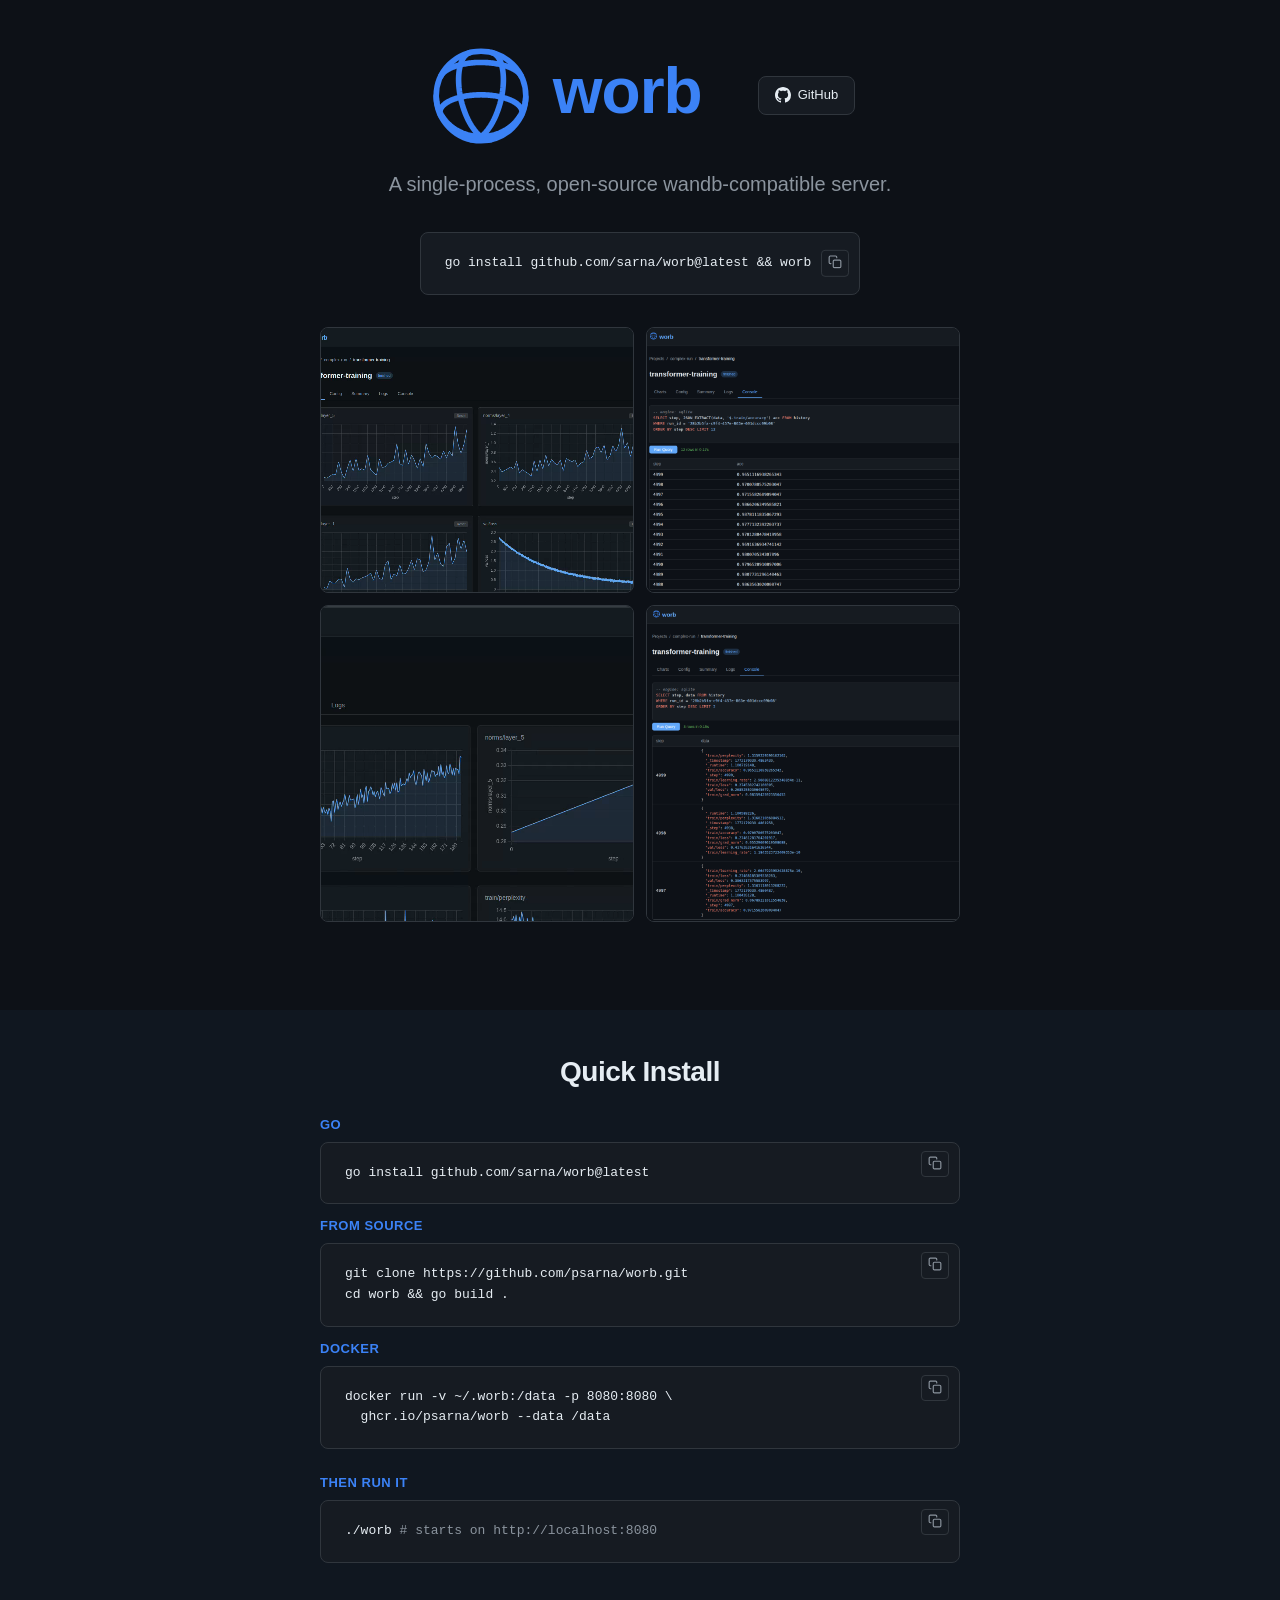
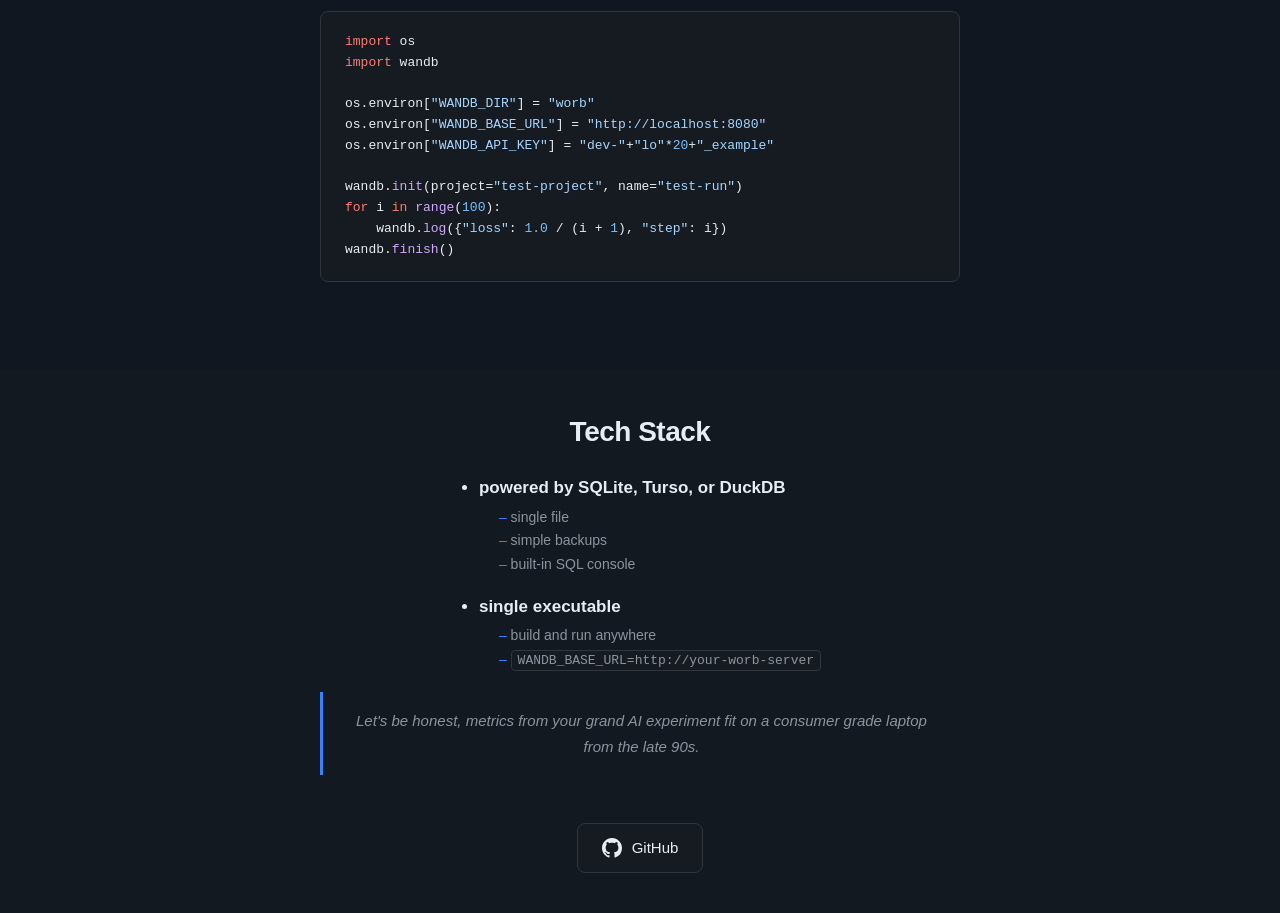
==== commit f67dbacb: "Revamp worb.cloud landing page layout and sections" ====
--- a/index.html
+++ b/index.html
@@ -19,6 +19,8 @@
     <style>
         :root {
             --bg: #0d1117;
+            --bg-alt: #131920;
+            --bg-alt2: #101720;
             --surface: #161b22;
             --border: #30363d;
             --text: #e6edf3;
@@ -34,24 +36,51 @@
             color: var(--text);
             line-height: 1.6;
             min-height: 100vh;
+        }
+
+        .section {
+            width: 100%;
             display: flex;
             flex-direction: column;
             align-items: center;
-            justify-content: center;
-            padding: 48px 24px;
+            padding: 40px 24px;
+        }
+
+        .section--hero { background: var(--bg); }
+        .section--tech { background: var(--bg-alt); }
+        .section--install { background: var(--bg-alt2); }
+
+        .hero {
+            display: flex;
+            align-items: baseline;
+            gap: 16px;
+            margin-bottom: 16px;
+        }
+
+        .hero .github-link {
+            margin-left: 40px;
+            padding: 8px 16px;
+            font-size: 13px;
+            gap: 7px;
+            position: relative;
+            bottom: 0.75em;
+        }
+
+        .hero .github-link svg {
+            width: 16px;
+            height: 16px;
         }
 
         .logo {
-            width: 120px;
-            height: 120px;
-            margin-bottom: 32px;
+            width: 112px;
+            height: 112px;
+            align-self: center;
         }
 
         h1 {
-            font-size: 48px;
+            font-size: 64px;
             font-weight: 700;
             letter-spacing: -1px;
-            margin-bottom: 16px;
         }
 
         h1 span { color: var(--accent); }
@@ -59,14 +88,14 @@
         .tagline {
             font-size: 20px;
             color: var(--text-secondary);
-            max-width: 480px;
+            max-width: 640px;
             text-align: center;
             margin-bottom: 32px;
         }
 
         .features {
-            max-width: 480px;
-            margin-bottom: 48px;
+            max-width: 640px;
+            margin-bottom: 16px;
             text-align: left;
         }
 
@@ -110,7 +139,7 @@
         }
 
         blockquote {
-            max-width: 560px;
+            max-width: 640px;
             text-align: center;
             font-style: italic;
             color: var(--text-secondary);
@@ -122,14 +151,44 @@
         }
 
         .code-block {
+            position: relative;
             background: var(--surface);
             border: 1px solid var(--border);
             border-radius: 8px;
-            padding: 20px 24px;
+            padding: 20px 48px 20px 24px;
             margin-bottom: 48px;
-            max-width: 560px;
+            max-width: 640px;
             width: 100%;
             overflow-x: auto;
+        }
+
+        .copy-btn {
+            position: absolute;
+            top: 8px;
+            right: 10px;
+            background: none;
+            border: 1px solid var(--border);
+            border-radius: 4px;
+            padding: 4px 6px;
+            cursor: pointer;
+            color: var(--text-secondary);
+            transition: color 0.15s, border-color 0.15s;
+            line-height: 1;
+        }
+
+        .copy-btn:hover {
+            color: var(--accent);
+            border-color: var(--accent);
+        }
+
+        .copy-btn svg {
+            width: 14px;
+            height: 14px;
+            fill: none;
+            stroke: currentColor;
+            stroke-width: 2;
+            stroke-linecap: round;
+            stroke-linejoin: round;
         }
 
         .code-block pre {
@@ -177,7 +236,7 @@
             display: grid;
             grid-template-columns: 1fr 1fr;
             gap: 12px;
-            max-width: 560px;
+            max-width: 640px;
             width: 100%;
             margin-bottom: 48px;
         }
@@ -202,7 +261,7 @@
         }
 
         .install-methods {
-            max-width: 560px;
+            max-width: 640px;
             width: 100%;
             display: flex;
             flex-direction: column;
@@ -247,6 +306,8 @@
     </style>
 </head>
 <body>
+    <div class="section section--hero">
+    <div class="hero">
     <svg class="logo" xmlns="http://www.w3.org/2000/svg" viewBox="0 0 100 100">
         <circle cx="50" cy="50" r="40" fill="none" stroke="#3B82F6" stroke-width="5.0"/>
         <path d="M14.20 32.16 L14.47 31.69 L14.77 31.22 L15.11 30.75 L15.49 30.29 L15.89 29.84 L16.33 29.39 L16.81 28.94 L17.32 28.51 L17.85 28.08 L18.43 27.65 L19.03 27.24 L19.66 26.83 L20.32 26.43 L21.02 26.04 L21.74 25.66 L22.48 25.29 L23.26 24.93 L24.06 24.58 L24.89 24.24 L25.74 23.92 L26.62 23.60 L27.52 23.29 L28.44 23.00 L29.38 22.72 L30.34 22.46 L31.33 22.20 L32.33 21.96 L33.35 21.73 L34.38 21.52 L35.43 21.32 L36.50 21.13 L37.57 20.96 L38.66 20.80 L39.77 20.66 L40.88 20.53 L42.00 20.42 L43.13 20.32 L44.26 20.23 L45.40 20.16 L46.55 20.11 L47.70 20.07 L48.85 20.05 L50.00 20.04 L51.15 20.05 L52.30 20.07 L53.45 20.11 L54.60 20.16 L55.74 20.23 L56.87 20.32 L58.00 20.42 L59.12 20.53 L60.23 20.66 L61.34 20.80 L62.43 20.96 L63.50 21.13 L64.57 21.32 L65.62 21.52 L66.65 21.73 L67.67 21.96 L68.67 22.20 L69.66 22.46 L70.62 22.72 L71.56 23.00 L72.48 23.29 L73.38 23.60 L74.26 23.92 L75.11 24.24 L75.94 24.58 L76.74 24.93 L77.52 25.29 L78.26 25.66 L78.98 26.04 L79.68 26.43 L80.34 26.83 L80.97 27.24 L81.57 27.65 L82.15 28.08 L82.68 28.51 L83.19 28.94 L83.67 29.39 L84.11 29.84 L84.51 30.29 L84.89 30.75 L85.23 31.22 L85.53 31.69 L85.80 32.16" fill="none" stroke="#3B82F6" stroke-width="5.0" stroke-linecap="round"/>
@@ -260,9 +321,62 @@
         <svg viewBox="0 0 16 16"><path d="M8 0C3.58 0 0 3.58 0 8c0 3.54 2.29 6.53 5.47 7.59.4.07.55-.17.55-.38 0-.19-.01-.82-.01-1.49-2.01.37-2.53-.49-2.69-.94-.09-.23-.48-.94-.82-1.13-.28-.15-.68-.52-.01-.53.63-.01 1.08.58 1.23.82.72 1.21 1.87.87 2.33.66.07-.52.28-.87.51-1.07-1.78-.2-3.64-.89-3.64-3.95 0-.87.31-1.59.82-2.15-.08-.2-.36-1.02.08-2.12 0 0 .67-.21 2.2.82.64-.18 1.32-.27 2-.27.68 0 1.36.09 2 .27 1.53-1.04 2.2-.82 2.2-.82.44 1.1.16 1.92.08 2.12.51.56.82 1.27.82 2.15 0 3.07-1.87 3.75-3.65 3.95.29.25.54.73.54 1.48 0 1.07-.01 1.93-.01 2.2 0 .21.15.46.55.38A8.013 8.013 0 0016 8c0-4.42-3.58-8-8-8z"/></svg>
         GitHub
     </a>
-    <br>
+    </div>
 
     <p class="tagline">A single-process, open-source wandb-compatible server.</p>
+
+    <div class="code-block" style="margin-bottom:32px; text-align:center; width:auto; max-width:none"><button class="copy-btn" style="top:50%; transform:translateY(-50%)" onclick="copyCode(this)"><svg viewBox="0 0 24 24"><rect x="9" y="9" width="13" height="13" rx="2"/><path d="M5 15H4a2 2 0 0 1-2-2V4a2 2 0 0 1 2-2h9a2 2 0 0 1 2 2v1"/></svg></button><pre>go install github.com/sarna/worb@latest && worb</pre></div>
+
+    <div class="gallery">
+        <a href="#" onclick="openLightbox('img/p2.webm','video'); return false;"><video src="img/p2.webm" muted loop autoplay playsinline></video></a>
+        <a href="#" onclick="openLightbox('img/p5.png','img'); return false;"><img src="img/p5.png" alt="Preview"></a>
+        <a href="#" onclick="openLightbox('img/p1.webm','video'); return false;"><video src="img/p1.webm" muted loop autoplay playsinline></video></a>
+        <a href="#" onclick="openLightbox('img/p6.png','img'); return false;"><img src="img/p6.png" alt="Preview"></a>
+    </div>
+
+    <div class="lightbox" id="lightbox" onclick="closeLightbox()"></div>
+    </div>
+
+    <div class="section section--install">
+    <h2 style="font-size:28px; font-weight:700; margin-bottom:20px; letter-spacing:-0.5px;">Quick Install</h2>
+
+    <div class="install-methods">
+        <div class="install-option">
+            <div class="install-label">Go</div>
+            <div class="code-block" style="margin-bottom:0"><button class="copy-btn" onclick="copyCode(this)"><svg viewBox="0 0 24 24"><rect x="9" y="9" width="13" height="13" rx="2"/><path d="M5 15H4a2 2 0 0 1-2-2V4a2 2 0 0 1 2-2h9a2 2 0 0 1 2 2v1"/></svg></button><pre>go install github.com/sarna/worb@latest</pre></div>
+        </div>
+        <div class="install-option">
+            <div class="install-label">From source</div>
+            <div class="code-block" style="margin-bottom:0"><button class="copy-btn" onclick="copyCode(this)"><svg viewBox="0 0 24 24"><rect x="9" y="9" width="13" height="13" rx="2"/><path d="M5 15H4a2 2 0 0 1-2-2V4a2 2 0 0 1 2-2h9a2 2 0 0 1 2 2v1"/></svg></button><pre>git clone https://github.com/psarna/worb.git
+cd worb && go build .</pre></div>
+        </div>
+        <div class="install-option">
+            <div class="install-label">Docker</div>
+            <div class="code-block" style="margin-bottom:0"><button class="copy-btn" onclick="copyCode(this)"><svg viewBox="0 0 24 24"><rect x="9" y="9" width="13" height="13" rx="2"/><path d="M5 15H4a2 2 0 0 1-2-2V4a2 2 0 0 1 2-2h9a2 2 0 0 1 2 2v1"/></svg></button><pre>docker run -v ~/.worb:/data -p 8080:8080 \
+  ghcr.io/psarna/worb --data /data</pre></div>
+        </div>
+    </div>
+
+    <div class="install-run" style="max-width:640px; width:100%; margin-bottom:48px;">
+        <div class="install-label">Then run it</div>
+        <div class="code-block" style="margin-bottom:0"><button class="copy-btn" onclick="copyCode(this)"><svg viewBox="0 0 24 24"><rect x="9" y="9" width="13" height="13" rx="2"/><path d="M5 15H4a2 2 0 0 1-2-2V4a2 2 0 0 1 2-2h9a2 2 0 0 1 2 2v1"/></svg></button><pre>./worb <span class="cm"># starts on http://localhost:8080</span></pre></div>
+    </div>
+
+    <div class="code-block"><pre><span class="kw">import</span> os
+<span class="kw">import</span> wandb
+
+os.environ[<span class="str">"WANDB_DIR"</span>] = <span class="str">"worb"</span>
+os.environ[<span class="str">"WANDB_BASE_URL"</span>] = <span class="str">"http://localhost:8080"</span>
+os.environ[<span class="str">"WANDB_API_KEY"</span>] = <span class="str">"dev-"</span>+<span class="str">"lo"</span>*<span class="num">20</span>+<span class="str">"_example"</span>
+
+wandb.<span class="fn">init</span>(project=<span class="str">"test-project"</span>, name=<span class="str">"test-run"</span>)
+<span class="kw">for</span> i <span class="kw">in</span> <span class="fn">range</span>(<span class="num">100</span>):
+    wandb.<span class="fn">log</span>({<span class="str">"loss"</span>: <span class="num">1.0</span> / (i + <span class="num">1</span>), <span class="str">"step"</span>: i})
+wandb.<span class="fn">finish</span>()</pre></div>
+    </div>
+
+    <div class="section section--tech">
+    <h2 style="font-size:28px; font-weight:700; margin-bottom:20px; letter-spacing:-0.5px;">Tech Stack</h2>
 
     <ul class="features">
         <li>powered by SQLite, Turso, or DuckDB
@@ -280,59 +394,15 @@
         </li>
     </ul>
 
-    <div class="gallery">
-        <a href="#" onclick="openLightbox('img/p2.webm','video'); return false;"><video src="img/p2.webm" muted loop autoplay playsinline></video></a>
-        <a href="#" onclick="openLightbox('img/p5.png','img'); return false;"><img src="img/p5.png" alt="Preview"></a>
-        <a href="#" onclick="openLightbox('img/p1.webm','video'); return false;"><video src="img/p1.webm" muted loop autoplay playsinline></video></a>
-        <a href="#" onclick="openLightbox('img/p6.png','img'); return false;"><img src="img/p6.png" alt="Preview"></a>
-    </div>
-
-    <div class="lightbox" id="lightbox" onclick="closeLightbox()"></div>
-
-    <h2 style="font-size:28px; font-weight:700; margin-bottom:20px; letter-spacing:-0.5px;">Quick Install</h2>
-
-    <div class="install-methods">
-        <div class="install-option">
-            <div class="install-label">Go</div>
-            <div class="code-block" style="margin-bottom:0"><pre>go install github.com/sarna/worb@latest</pre></div>
-        </div>
-        <div class="install-option">
-            <div class="install-label">From source</div>
-            <div class="code-block" style="margin-bottom:0"><pre>git clone https://github.com/psarna/worb.git
-cd worb && go build .</pre></div>
-        </div>
-        <div class="install-option">
-            <div class="install-label">Docker</div>
-            <div class="code-block" style="margin-bottom:0"><pre>docker run -v ~/.worb:/data -p 8080:8080 \
-  ghcr.io/psarna/worb --data /data</pre></div>
-        </div>
-    </div>
-
-    <div class="install-run" style="max-width:560px; width:100%; margin-bottom:48px;">
-        <div class="install-label">Then run it</div>
-        <div class="code-block" style="margin-bottom:0"><pre>./worb <span class="cm"># starts on http://localhost:8080</span></pre></div>
-    </div>
-
     <blockquote>
         Let's be honest, metrics from your grand AI experiment fit on a consumer grade laptop from the late 90s.
     </blockquote>
-
-    <div class="code-block"><pre><span class="kw">import</span> os
-<span class="kw">import</span> wandb
-
-os.environ[<span class="str">"WANDB_DIR"</span>] = <span class="str">"worb"</span>
-os.environ[<span class="str">"WANDB_BASE_URL"</span>] = <span class="str">"http://localhost:8080"</span>
-os.environ[<span class="str">"WANDB_API_KEY"</span>] = <span class="str">"dev-"</span>+<span class="str">"lo"</span>*<span class="num">20</span>+<span class="str">"_example"</span>
-
-wandb.<span class="fn">init</span>(project=<span class="str">"test-project"</span>, name=<span class="str">"test-run"</span>)
-<span class="kw">for</span> i <span class="kw">in</span> <span class="fn">range</span>(<span class="num">100</span>):
-    wandb.<span class="fn">log</span>({<span class="str">"loss"</span>: <span class="num">1.0</span> / (i + <span class="num">1</span>), <span class="str">"step"</span>: i})
-wandb.<span class="fn">finish</span>()</pre></div>
 
     <a class="github-link" href="https://github.com/psarna/worb">
         <svg viewBox="0 0 16 16"><path d="M8 0C3.58 0 0 3.58 0 8c0 3.54 2.29 6.53 5.47 7.59.4.07.55-.17.55-.38 0-.19-.01-.82-.01-1.49-2.01.37-2.53-.49-2.69-.94-.09-.23-.48-.94-.82-1.13-.28-.15-.68-.52-.01-.53.63-.01 1.08.58 1.23.82.72 1.21 1.87.87 2.33.66.07-.52.28-.87.51-1.07-1.78-.2-3.64-.89-3.64-3.95 0-.87.31-1.59.82-2.15-.08-.2-.36-1.02.08-2.12 0 0 .67-.21 2.2.82.64-.18 1.32-.27 2-.27.68 0 1.36.09 2 .27 1.53-1.04 2.2-.82 2.2-.82.44 1.1.16 1.92.08 2.12.51.56.82 1.27.82 2.15 0 3.07-1.87 3.75-3.65 3.95.29.25.54.73.54 1.48 0 1.07-.01 1.93-.01 2.2 0 .21.15.46.55.38A8.013 8.013 0 0016 8c0-4.42-3.58-8-8-8z"/></svg>
         GitHub
     </a>
+    </div>
     <script>
     function openLightbox(src, type) {
         var lb = document.getElementById('lightbox');
@@ -349,6 +419,16 @@
         lb.innerHTML = '';
     }
     document.addEventListener('keydown', function(e) { if (e.key === 'Escape') closeLightbox(); });
+    function copyCode(btn) {
+        var pre = btn.parentElement.querySelector('pre');
+        var text = pre.textContent || pre.innerText;
+        navigator.clipboard.writeText(text).then(function() {
+            btn.innerHTML = '<svg viewBox="0 0 24 24"><polyline points="20 6 9 17 4 12"/></svg>';
+            setTimeout(function() {
+                btn.innerHTML = '<svg viewBox="0 0 24 24"><rect x="9" y="9" width="13" height="13" rx="2"/><path d="M5 15H4a2 2 0 0 1-2-2V4a2 2 0 0 1 2-2h9a2 2 0 0 1 2 2v1"/></svg>';
+            }, 1500);
+        });
+    }
     </script>
 </body>
 </html>
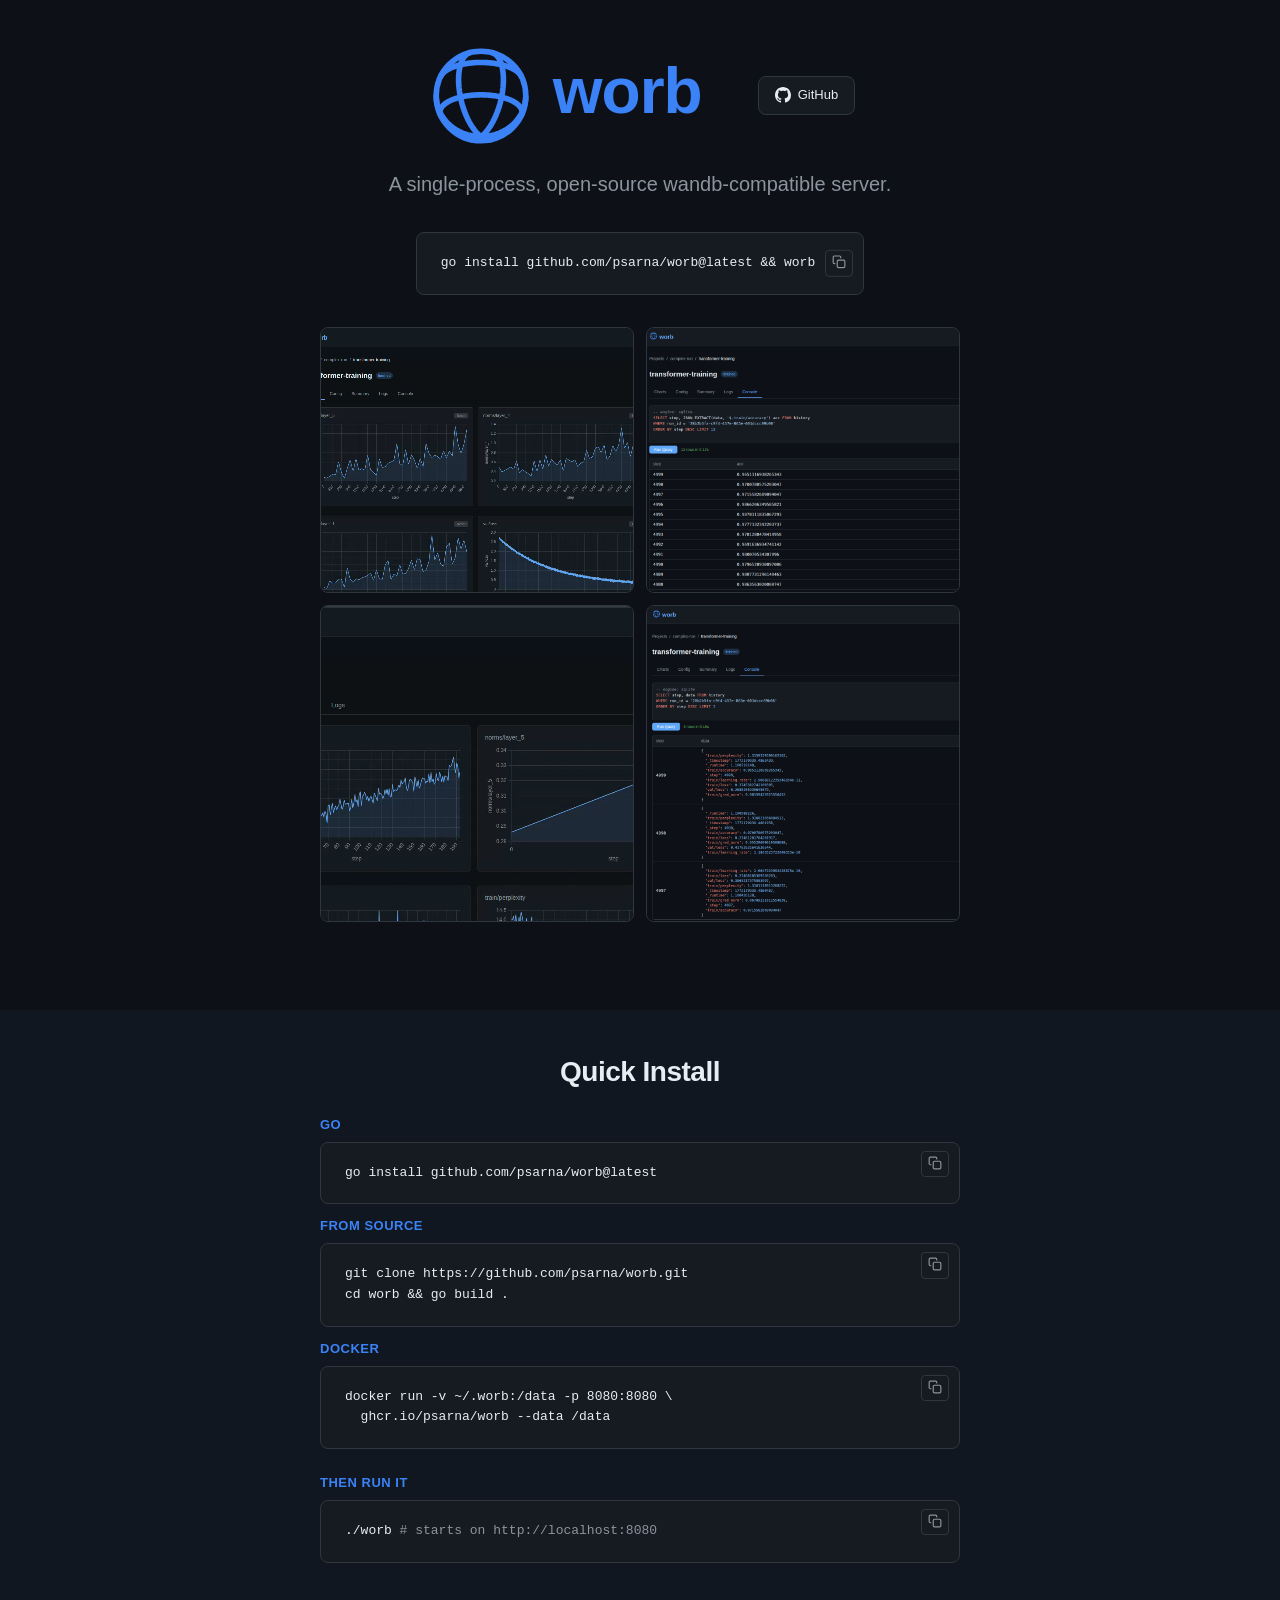
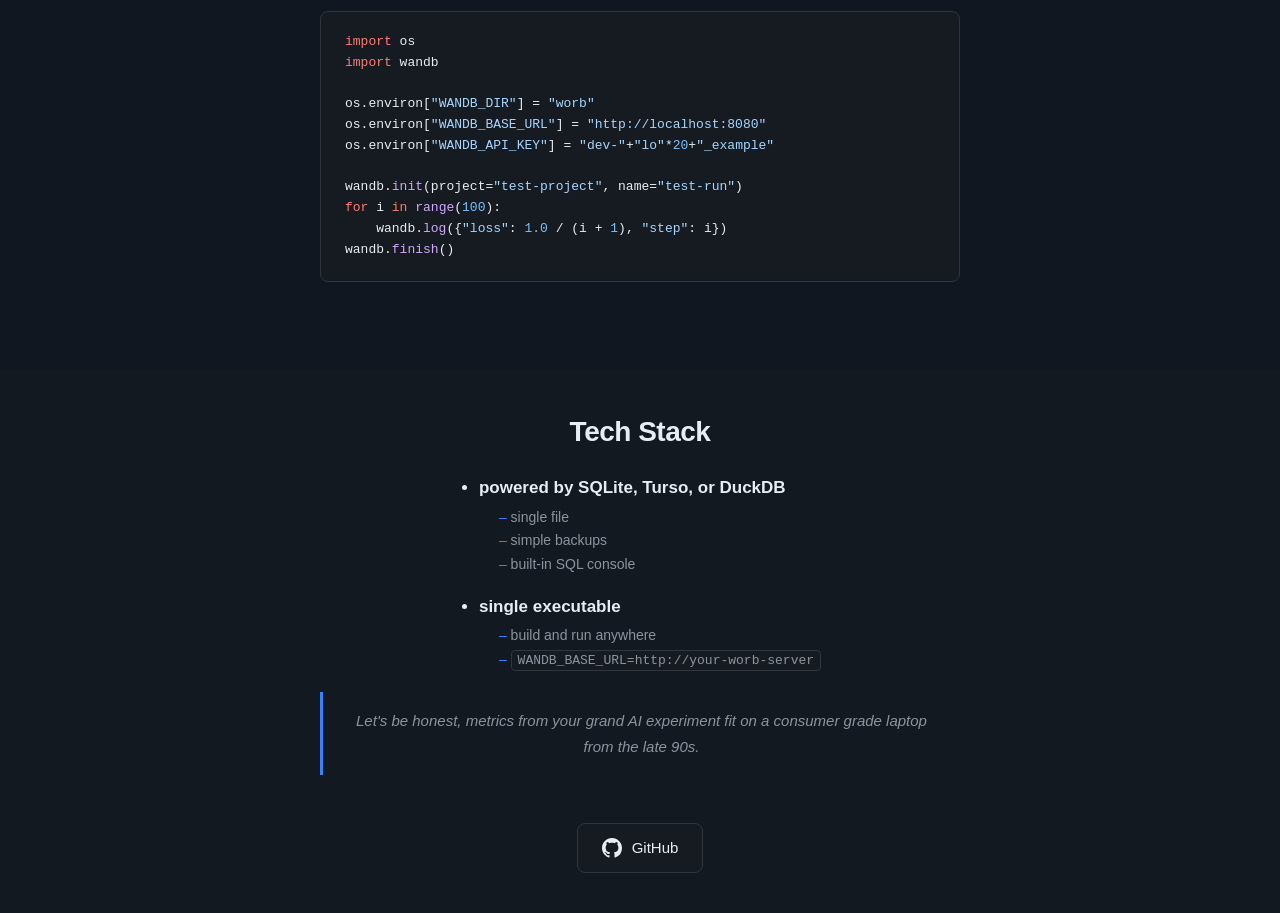
==== commit 7ce5317d: "Update installation command from sarna to psarna" ====
--- a/index.html
+++ b/index.html
@@ -325,7 +325,7 @@
 
     <p class="tagline">A single-process, open-source wandb-compatible server.</p>
 
-    <div class="code-block" style="margin-bottom:32px; text-align:center; width:auto; max-width:none"><button class="copy-btn" style="top:50%; transform:translateY(-50%)" onclick="copyCode(this)"><svg viewBox="0 0 24 24"><rect x="9" y="9" width="13" height="13" rx="2"/><path d="M5 15H4a2 2 0 0 1-2-2V4a2 2 0 0 1 2-2h9a2 2 0 0 1 2 2v1"/></svg></button><pre>go install github.com/sarna/worb@latest && worb</pre></div>
+    <div class="code-block" style="margin-bottom:32px; text-align:center; width:auto; max-width:none"><button class="copy-btn" style="top:50%; transform:translateY(-50%)" onclick="copyCode(this)"><svg viewBox="0 0 24 24"><rect x="9" y="9" width="13" height="13" rx="2"/><path d="M5 15H4a2 2 0 0 1-2-2V4a2 2 0 0 1 2-2h9a2 2 0 0 1 2 2v1"/></svg></button><pre>go install github.com/psarna/worb@latest && worb</pre></div>
 
     <div class="gallery">
         <a href="#" onclick="openLightbox('img/p2.webm','video'); return false;"><video src="img/p2.webm" muted loop autoplay playsinline></video></a>
@@ -343,7 +343,7 @@
     <div class="install-methods">
         <div class="install-option">
             <div class="install-label">Go</div>
-            <div class="code-block" style="margin-bottom:0"><button class="copy-btn" onclick="copyCode(this)"><svg viewBox="0 0 24 24"><rect x="9" y="9" width="13" height="13" rx="2"/><path d="M5 15H4a2 2 0 0 1-2-2V4a2 2 0 0 1 2-2h9a2 2 0 0 1 2 2v1"/></svg></button><pre>go install github.com/sarna/worb@latest</pre></div>
+            <div class="code-block" style="margin-bottom:0"><button class="copy-btn" onclick="copyCode(this)"><svg viewBox="0 0 24 24"><rect x="9" y="9" width="13" height="13" rx="2"/><path d="M5 15H4a2 2 0 0 1-2-2V4a2 2 0 0 1 2-2h9a2 2 0 0 1 2 2v1"/></svg></button><pre>go install github.com/psarna/worb@latest</pre></div>
         </div>
         <div class="install-option">
             <div class="install-label">From source</div>
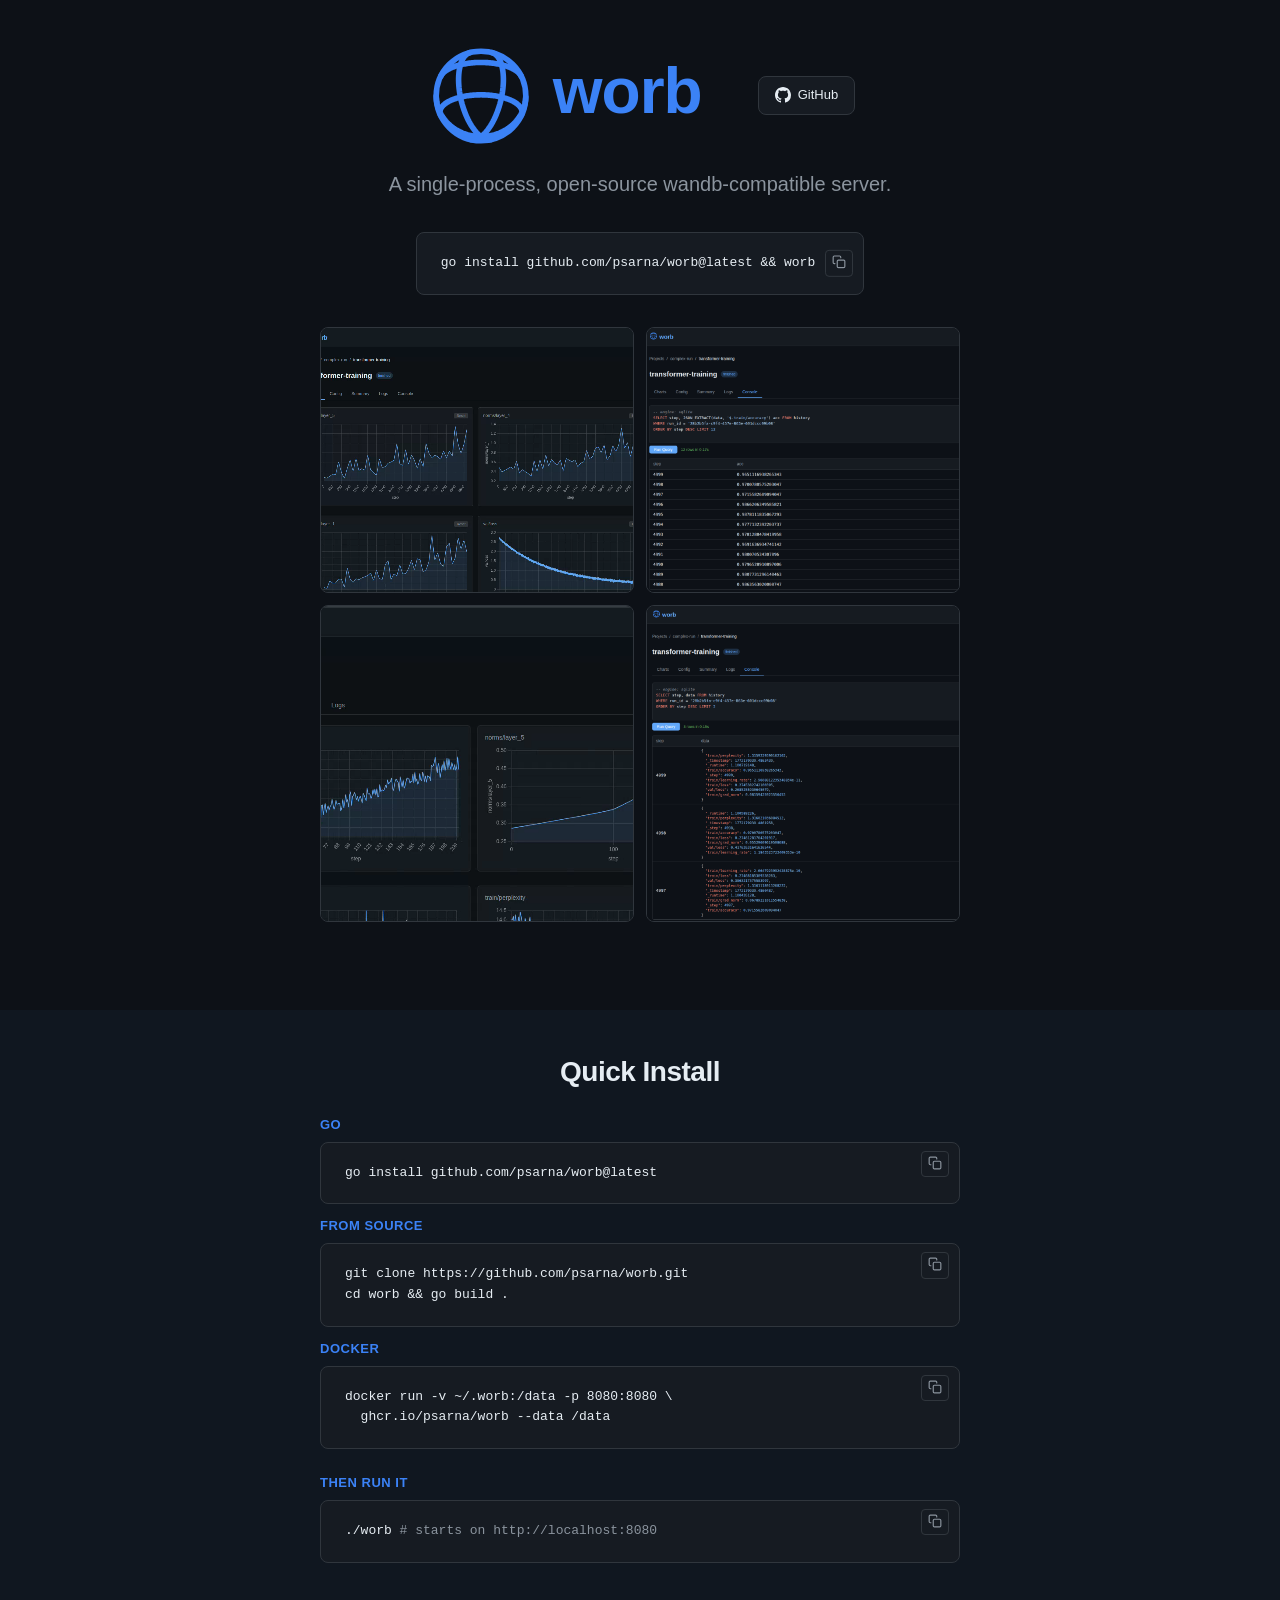
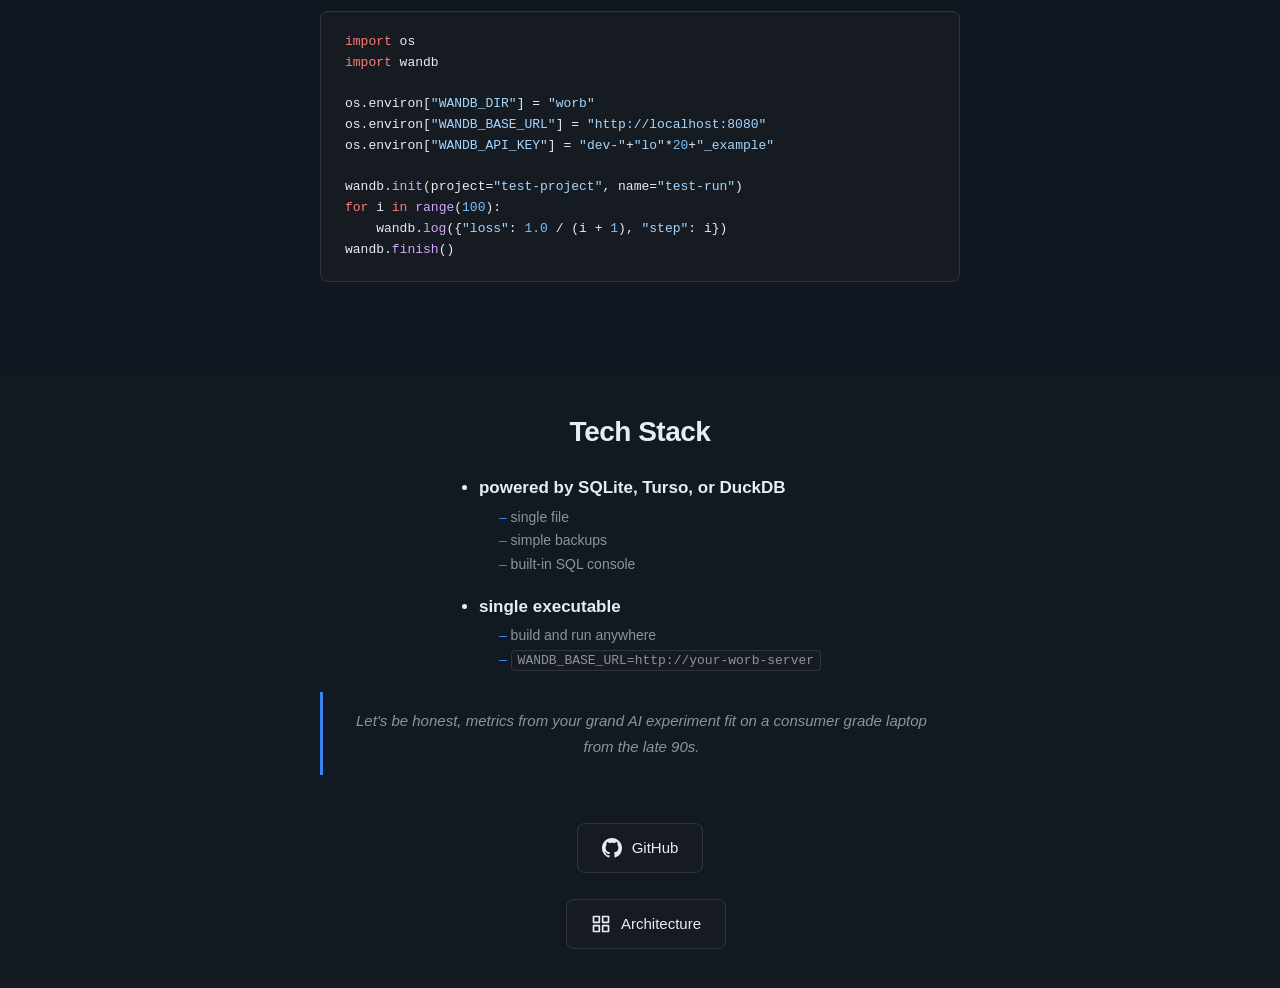
==== commit 102e1f36: "arch" ====
--- a/index.html
+++ b/index.html
@@ -402,6 +402,11 @@
         <svg viewBox="0 0 16 16"><path d="M8 0C3.58 0 0 3.58 0 8c0 3.54 2.29 6.53 5.47 7.59.4.07.55-.17.55-.38 0-.19-.01-.82-.01-1.49-2.01.37-2.53-.49-2.69-.94-.09-.23-.48-.94-.82-1.13-.28-.15-.68-.52-.01-.53.63-.01 1.08.58 1.23.82.72 1.21 1.87.87 2.33.66.07-.52.28-.87.51-1.07-1.78-.2-3.64-.89-3.64-3.95 0-.87.31-1.59.82-2.15-.08-.2-.36-1.02.08-2.12 0 0 .67-.21 2.2.82.64-.18 1.32-.27 2-.27.68 0 1.36.09 2 .27 1.53-1.04 2.2-.82 2.2-.82.44 1.1.16 1.92.08 2.12.51.56.82 1.27.82 2.15 0 3.07-1.87 3.75-3.65 3.95.29.25.54.73.54 1.48 0 1.07-.01 1.93-.01 2.2 0 .21.15.46.55.38A8.013 8.013 0 0016 8c0-4.42-3.58-8-8-8z"/></svg>
         GitHub
     </a>
+    </br>
+    <a class="github-link" href="arch.html" style="margin-left:12px">
+        <svg viewBox="0 0 24 24" style="width:20px;height:20px;fill:none;stroke:var(--text);stroke-width:2;stroke-linecap:round;stroke-linejoin:round"><rect x="3" y="3" width="7" height="7"/><rect x="14" y="3" width="7" height="7"/><rect x="3" y="14" width="7" height="7"/><rect x="14" y="14" width="7" height="7"/></svg>
+        Architecture
+    </a>
     </div>
     <script>
     function openLightbox(src, type) {
